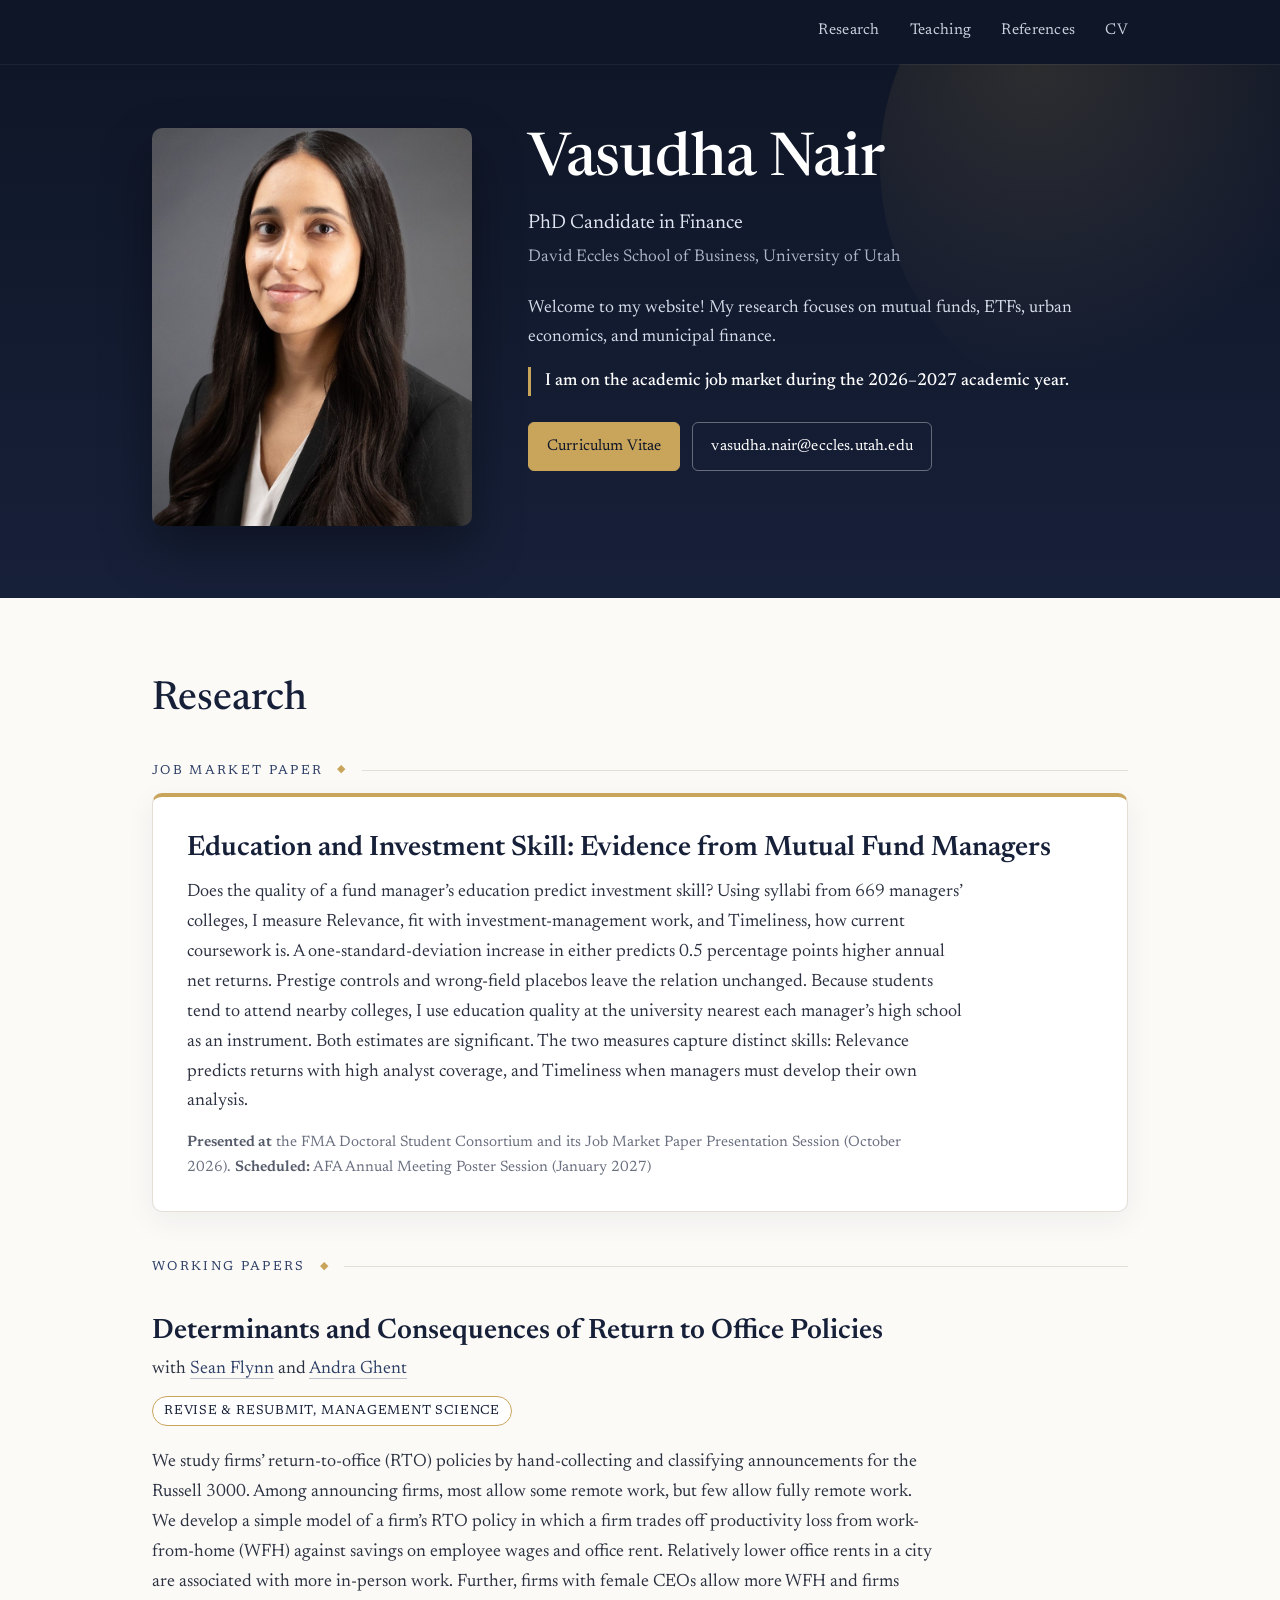
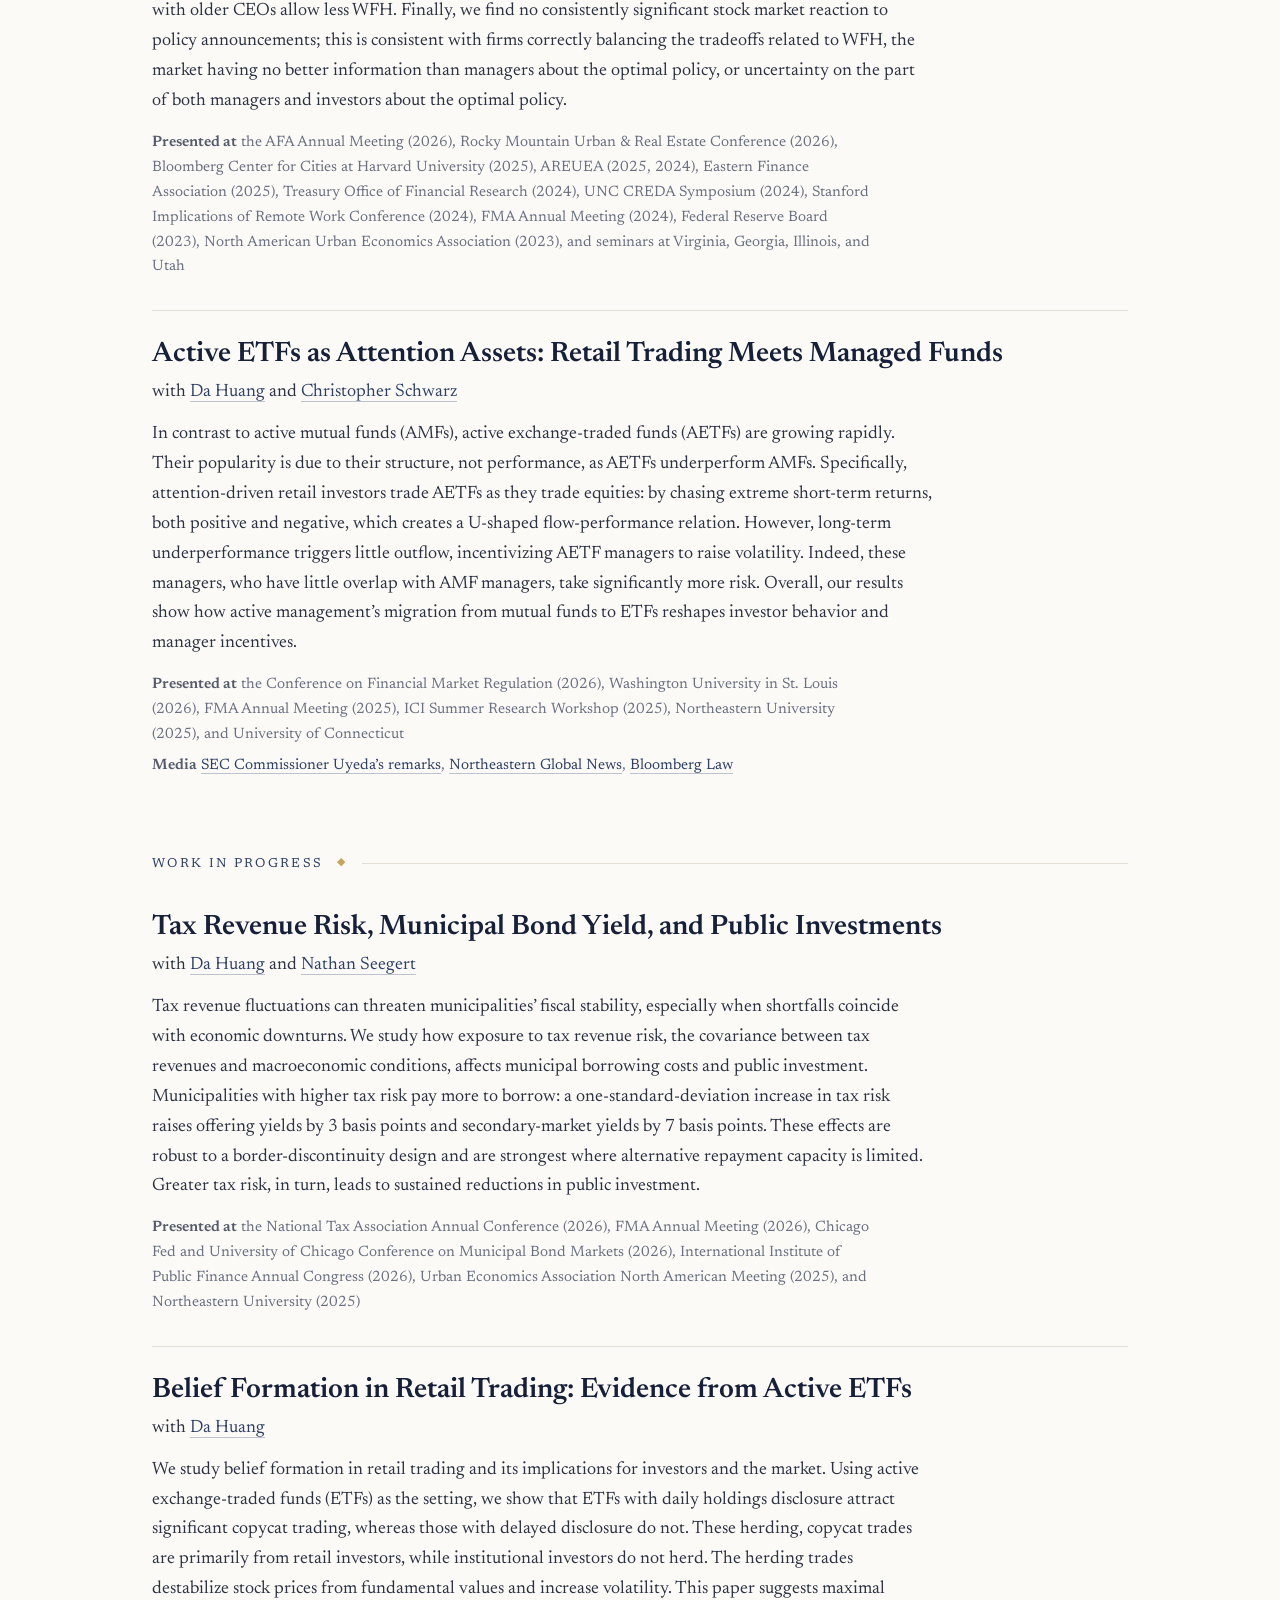
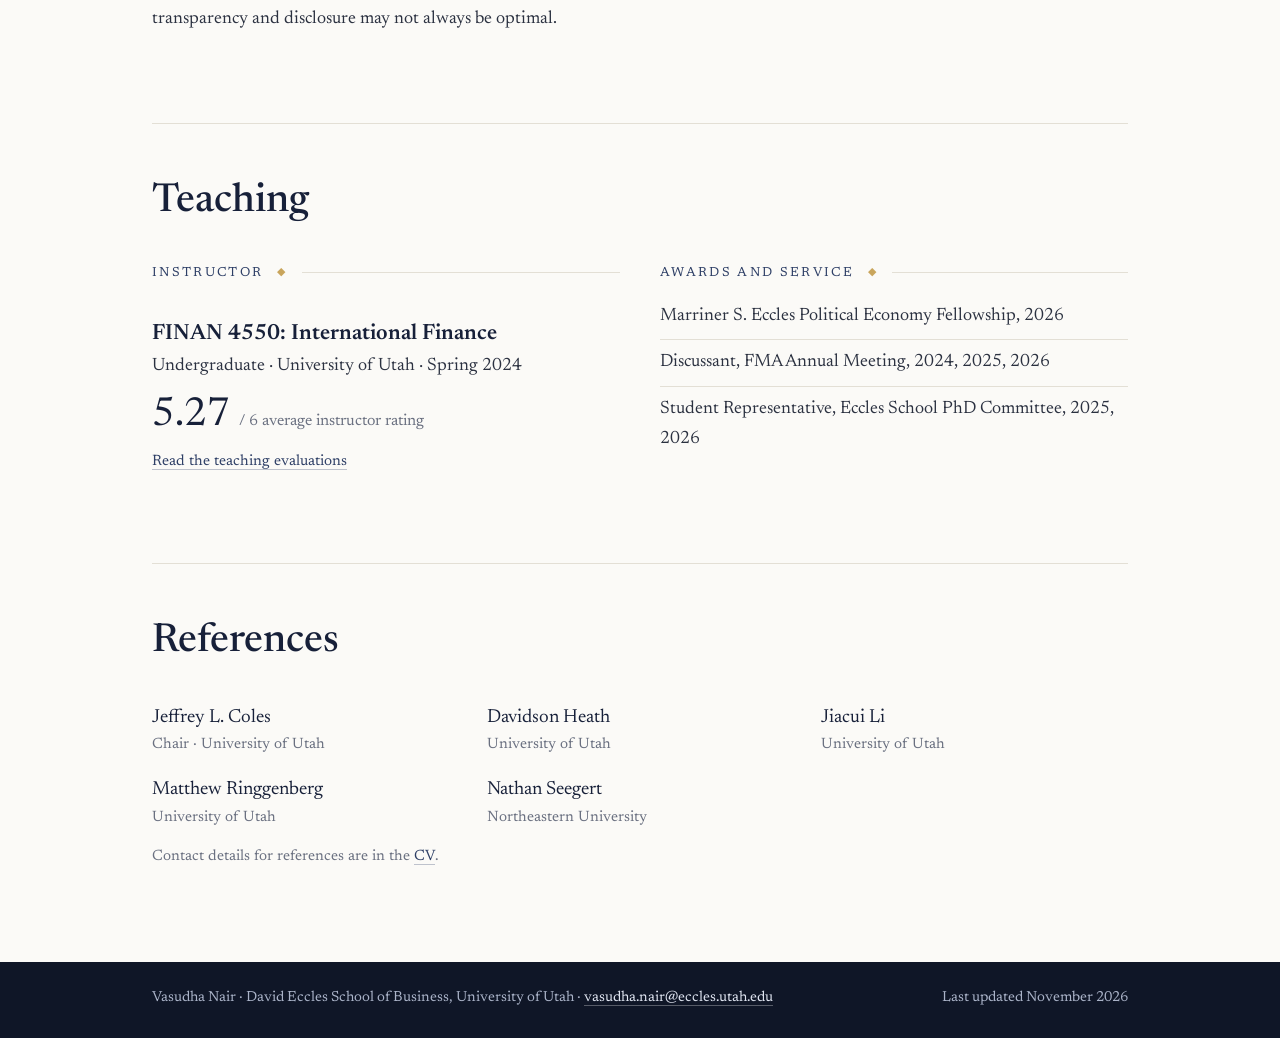
==== index.html @ c8526c6f "AETF paper: add UConn presentation and media coverage links Co-Authored-By: Claude Opus 5.5 <noreply" ====
<!DOCTYPE html>
<html lang="en">
<head>
<title>Vasudha Nair</title>
<meta name="description" content="Vasudha Nair is a PhD candidate in Finance at the David Eccles School of Business, University of Utah. Research on mutual funds, ETFs, urban economics, and municipal finance.">
<meta charset="utf-8"><meta name="viewport" content="width=device-width, initial-scale=1"><link rel="preconnect" href="https://fonts.googleapis.com"><link rel="preconnect" href="https://fonts.gstatic.com" crossorigin><link href="https://fonts.googleapis.com/css2?family=Newsreader:ital,opsz,wght@0,6..72,400;0,6..72,500;0,6..72,600;1,6..72,400&display=swap" rel="stylesheet"><link rel="stylesheet" href="styles.css">
</head>
<body id="top">
<div class="bar"><div class="wrap"><nav class="nav"><a href="#research">Research</a><a href="#teaching">Teaching</a><a href="#references">References</a><a href="cv/Vasudha_Nair_CV.pdf">CV</a></nav></div></div>
<div class="hero block-top" id="intro"><div class="wrap">
  <div class="frame"><img src="img/vasudha_nair.jpg" alt="Vasudha Nair"></div>
  <div>
    <h1>Vasudha Nair</h1>
    <p class="title">PhD Candidate in Finance</p>
    <p class="affil">David Eccles School of Business, University of Utah</p>
    <p class="bio">Welcome to my website! My research focuses on mutual funds, ETFs, urban economics, and municipal finance.</p>
    <p class="bio market">I am on the academic job market during the 2026&ndash;2027 academic year.</p>
    <div class="btns">
      <a class="btn primary" href="cv/Vasudha_Nair_CV.pdf">Curriculum Vitae</a>
      <a class="btn" href="mailto:vasudha.nair@eccles.utah.edu">vasudha.nair@eccles.utah.edu</a>
    </div>
  </div>
</div></div>

<main class="wrap">
<div class="block" id="research">
  <h2 class="sechead">Research</h2>
  <section>
    <p class="label">Job Market Paper <span>&#9670;</span></p>
    <article class="entry jmp" id="jmp">
      <h2>Education and Investment Skill: Evidence from Mutual Fund Managers</h2>
      <p class="abstract">Does the quality of a fund manager&rsquo;s education predict investment skill? Using syllabi from 669 managers&rsquo; colleges, I measure Relevance, fit with investment-management work, and Timeliness, how current coursework is. A one-standard-deviation increase in either predicts 0.5 percentage points higher annual net returns. Prestige controls and wrong-field placebos leave the relation unchanged. Because students tend to attend nearby colleges, I use education quality at the university nearest each manager&rsquo;s high school as an instrument. Both estimates are significant. The two measures capture distinct skills: Relevance predicts returns with high analyst coverage, and Timeliness when managers must develop their own analysis.</p>
      <p class="pres"><b>Presented at</b> the FMA Doctoral Student Consortium and its Job Market Paper Presentation Session (October 2026). <b>Scheduled:</b> AFA Annual Meeting Poster Session (January 2027)</p>
    </article>
  </section>

  <section>
    <p class="label">Working Papers <span>&#9670;</span></p>
    <article class="entry" id="rto">
      <h2><a href="https://papers.ssrn.com/sol3/papers.cfm?abstract_id=4757876">Determinants and Consequences of Return to Office Policies</a></h2>
      <p class="with">with <a href="https://sites.google.com/site/seanjflynnjr/home">Sean Flynn</a> and <a href="http://www.andraghent.com/">Andra Ghent</a></p>
      <span class="pill">Revise &amp; Resubmit, Management Science</span>
      <p class="abstract">We study firms&rsquo; return-to-office (RTO) policies by hand-collecting and classifying announcements for the Russell 3000. Among announcing firms, most allow some remote work, but few allow fully remote work. We develop a simple model of a firm&rsquo;s RTO policy in which a firm trades off productivity loss from work-from-home (WFH) against savings on employee wages and office rent. Relatively lower office rents in a city are associated with more in-person work. Further, firms with female CEOs allow more WFH and firms with older CEOs allow less WFH. Finally, we find no consistently significant stock market reaction to policy announcements; this is consistent with firms correctly balancing the tradeoffs related to WFH, the market having no better information than managers about the optimal policy, or uncertainty on the part of both managers and investors about the optimal policy.</p>
      <p class="pres"><b>Presented at</b> the AFA Annual Meeting (2026), Rocky Mountain Urban &amp; Real Estate Conference (2026), Bloomberg Center for Cities at Harvard University (2025), AREUEA (2025, 2024), Eastern Finance Association (2025), Treasury Office of Financial Research (2024), UNC CREDA Symposium (2024), Stanford Implications of Remote Work Conference (2024), FMA Annual Meeting (2024), Federal Reserve Board (2023), North American Urban Economics Association (2023), and seminars at Virginia, Georgia, Illinois, and Utah</p>
    </article>

    <article class="entry" id="aetf">
      <h2>Active ETFs as Attention Assets: Retail Trading Meets Managed Funds</h2>
      <p class="with">with <a href="https://dahuang-finance.github.io/">Da Huang</a> and <a href="https://merage.uci.edu/research-faculty/faculty-directory/Christopher-Schwarz.html">Christopher Schwarz</a></p>
      <p class="abstract">In contrast to active mutual funds (AMFs), active exchange-traded funds (AETFs) are growing rapidly. Their popularity is due to their structure, not performance, as AETFs underperform AMFs. Specifically, attention-driven retail investors trade AETFs as they trade equities: by chasing extreme short-term returns, both positive and negative, which creates a U-shaped flow-performance relation. However, long-term underperformance triggers little outflow, incentivizing AETF managers to raise volatility. Indeed, these managers, who have little overlap with AMF managers, take significantly more risk. Overall, our results show how active management&rsquo;s migration from mutual funds to ETFs reshapes investor behavior and manager incentives.</p>
      <p class="pres"><b>Presented at</b> the Conference on Financial Market Regulation (2026), Washington University in St. Louis (2026), FMA Annual Meeting (2025), ICI Summer Research Workshop (2025), Northeastern University (2025), and University of Connecticut</p>
      <p class="pres"><b>Media</b> <a href="https://www.sec.gov/newsroom/speeches-statements/uyeda-remarks-conference-financial-market-regulation-050726#_ftn7:~:text=Da%20Huang,Managed%20Funds%20(Apr.%202026)">SEC Commissioner Uyeda&rsquo;s remarks</a>, <a href="https://news.northeastern.edu/2025/10/23/active-etf-performance-research/">Northeastern Global News</a>, <a href="https://news.bloomberglaw.com/business-and-practice/venezuela-linked-etf-application-poses-thorny-choice-for-sec/">Bloomberg Law</a></p>
    </article>
  </section>

  <section>
    <p class="label">Work in Progress <span>&#9670;</span></p>
    <article class="entry" id="muni">
      <h2>Tax Revenue Risk, Municipal Bond Yield, and Public Investments</h2>
      <p class="with">with <a href="https://dahuang-finance.github.io/">Da Huang</a> and <a href="https://www.nathanseegert.com/">Nathan Seegert</a></p>
      <p class="abstract">Tax revenue fluctuations can threaten municipalities&rsquo; fiscal stability, especially when shortfalls coincide with economic downturns. We study how exposure to tax revenue risk, the covariance between tax revenues and macroeconomic conditions, affects municipal borrowing costs and public investment. Municipalities with higher tax risk pay more to borrow: a one-standard-deviation increase in tax risk raises offering yields by 3 basis points and secondary-market yields by 7 basis points. These effects are robust to a border-discontinuity design and are strongest where alternative repayment capacity is limited. Greater tax risk, in turn, leads to sustained reductions in public investment.</p>
      <p class="pres"><b>Presented at</b> the National Tax Association Annual Conference (2026), FMA Annual Meeting (2026), Chicago Fed and University of Chicago Conference on Municipal Bond Markets (2026), International Institute of Public Finance Annual Congress (2026), Urban Economics Association North American Meeting (2025), and Northeastern University (2025)</p>
    </article>

    <article class="entry" id="belief">
      <h2>Belief Formation in Retail Trading: Evidence from Active ETFs</h2>
      <p class="with">with <a href="https://dahuang-finance.github.io/">Da Huang</a></p>
      <p class="abstract">We study belief formation in retail trading and its implications for investors and the market. Using active exchange-traded funds (ETFs) as the setting, we show that ETFs with daily holdings disclosure attract significant copycat trading, whereas those with delayed disclosure do not. These herding, copycat trades are primarily from retail investors, while institutional investors do not herd. The herding trades destabilize stock prices from fundamental values and increase volatility. This paper suggests maximal transparency and disclosure may not always be optimal.</p>
    </article>
  </section>
</div>

<div class="block" id="teaching">
  <h2 class="sechead">Teaching</h2>
  <div class="twocol">
    <section>
      <p class="label">Instructor <span>&#9670;</span></p>
      <article class="entry">
        <h3>FINAN 4550: International Finance</h3>
        <p class="with">Undergraduate &middot; University of Utah &middot; Spring 2024</p>
        <p class="rating">5.27 <small>/ 6 average instructor rating</small></p>
        <p class="note"><a href="teaching/FINAN4550_course_evaluations.pdf">Read the teaching evaluations</a></p>
      </article>
    </section>
    <section>
      <p class="label">Awards and Service <span>&#9670;</span></p>
      <ul class="plain">
        <li>Marriner S. Eccles Political Economy Fellowship, 2026</li>
        <li>Discussant, FMA Annual Meeting, 2024, 2025, 2026</li>
        <li>Student Representative, Eccles School PhD Committee, 2025, 2026</li>
      </ul>
    </section>
  </div>
</div>

<div class="block" id="references">
  <h2 class="sechead">References</h2>
  <section>
    <div class="refs">
      <div><div class="name">Jeffrey L. Coles</div><div class="inst">Chair &middot; University of Utah</div></div>
      <div><div class="name">Davidson Heath</div><div class="inst">University of Utah</div></div>
      <div><div class="name">Jiacui Li</div><div class="inst">University of Utah</div></div>
      <div><div class="name">Matthew Ringgenberg</div><div class="inst">University of Utah</div></div>
      <div><div class="name">Nathan Seegert</div><div class="inst">Northeastern University</div></div>
    </div>
    <p class="note">Contact details for references are in the <a href="cv/Vasudha_Nair_CV.pdf">CV</a>.</p>
  </section>
</div>
</main>
<footer><div class="wrap"><span>Vasudha Nair &middot; David Eccles School of Business, University of Utah &middot; <a href="mailto:vasudha.nair@eccles.utah.edu">vasudha.nair@eccles.utah.edu</a></span><span>Last updated November 2026</span></div></footer>
<script>
(function(){var links=document.querySelectorAll('.nav a[href^="#"]');if(!('IntersectionObserver' in window))return;
var io=new IntersectionObserver(function(es){es.forEach(function(e){if(e.isIntersecting){links.forEach(function(a){a.classList.toggle('on',a.getAttribute('href')==='#'+e.target.id)})}})},{rootMargin:'-40% 0px -55% 0px'});
document.querySelectorAll(".block,#intro").forEach(function(s){io.observe(s)})})();
</script>
</body>
</html>
---- styles.css ----
:root{
  --navy-900:#0f1627; --navy-800:#172039; --navy-700:#22304f; --navy-600:#2e3f66;
  --gold:#c9a55c; --gold-soft:#e7d7b1;
  --cream:#f6f3ec; --paper:#fbfaf7; --white:#ffffff;
  --ink:#1a1f2b; --body:#2b3140; --muted:#6a7080; --rule:#e3dfd5;
}
*{box-sizing:border-box}
html{scroll-behavior:smooth}
body{margin:0;min-height:100vh;display:flex;flex-direction:column;background:var(--paper);color:var(--body);
  font-family:"Newsreader","Iowan Old Style",Georgia,serif;font-size:18px;line-height:1.66;font-optical-sizing:auto}
a{color:var(--navy-600);text-decoration:none;border-bottom:1px solid rgba(46,63,102,.3)}
a:hover{color:var(--navy-900);border-bottom-color:var(--navy-900)}
.wrap{max-width:1040px;margin:0 auto;padding:0 32px;width:100%}
h1,h2,h3,.display{font-family:"Newsreader","Iowan Old Style",Georgia,serif;font-optical-sizing:auto;letter-spacing:0}

/* top bar */
.bar{background:var(--navy-900);color:#fff}
.bar .wrap{display:flex;align-items:center;justify-content:space-between;height:64px}
.brand{font-family:"Newsreader",Georgia,serif;font-size:19px;font-weight:500;color:#fff;border:0;letter-spacing:.01em}
.brand:hover{color:var(--gold-soft)}
.nav{display:flex;gap:30px;font-size:15.5px;letter-spacing:.02em}
.nav a{color:#c9cfdd;border:0;padding:6px 0;border-bottom:2px solid transparent}
.nav a:hover{color:#fff}
.nav a.on{color:#fff;border-bottom-color:var(--gold)}

/* hero (home) */
.hero{background:linear-gradient(180deg,var(--navy-900) 0%,var(--navy-800) 100%);color:#e9ecf4;position:relative;overflow:hidden}
.hero::before{content:"";position:absolute;right:-120px;top:-160px;width:520px;height:520px;border-radius:50%;
  background:radial-gradient(circle at 30% 30%,rgba(201,165,92,.16),rgba(201,165,92,0) 62%);pointer-events:none}
.hero .wrap{display:grid;grid-template-columns:320px 1fr;gap:56px;align-items:center;padding-top:64px;padding-bottom:72px;position:relative}
.frame{position:relative;isolation:isolate}
.frame img{display:block;width:100%;border-radius:10px;box-shadow:0 24px 50px rgba(0,0,0,.35);position:relative;z-index:1}
.kicker{font-family:"Newsreader",Georgia,serif;font-size:13px;letter-spacing:.18em;text-transform:uppercase;color:var(--gold);margin:0 0 14px}
.hero h1{font-size:60px;font-weight:500;line-height:1.05;margin:0 0 14px;color:#fff;letter-spacing:-.005em}
.hero .title{font-size:20px;color:#dfe4f0;margin:0 0 4px}
.hero .affil{font-size:17px;color:#aab3c8;margin:0 0 22px}
.hero p.bio{font-size:17.5px;color:#d5dbe8;margin:0 0 14px;max-width:60ch}
.btns{margin-top:26px;display:flex;flex-wrap:wrap;gap:12px}
.btn{font-family:"Newsreader",Georgia,serif;font-size:15.5px;padding:11px 18px;border-radius:6px;border:1px solid rgba(255,255,255,.35);color:#fff;letter-spacing:.01em}
.btn:hover{background:rgba(255,255,255,.08);color:#fff;border-color:#fff}
.btn.primary{background:var(--gold);border-color:var(--gold);color:var(--navy-900)}
.btn.primary:hover{background:#d9b86f;border-color:#d9b86f;color:var(--navy-900)}

/* page header (sub pages) */
.pagehead{background:linear-gradient(180deg,var(--navy-900) 0%,var(--navy-800) 100%);color:#fff}
.pagehead .wrap{padding-top:52px;padding-bottom:52px}
.pagehead h1{font-size:46px;font-weight:500;margin:0;line-height:1.1}
.pagehead p{margin:10px 0 0;color:#b7bfd3;font-size:17.5px;max-width:70ch}

/* content */
main.wrap{padding-top:56px;padding-bottom:28px;flex:1 0 auto}
.label{font-size:13px;letter-spacing:.18em;text-transform:uppercase;color:var(--navy-600);margin:0 0 10px;display:flex;align-items:center;gap:14px}
.label::after{content:"";height:1px;flex:1;background:var(--rule)}
.label span{color:var(--gold);font-size:11px}
section{padding:10px 0 34px}
.entry{padding:26px 0 30px;border-bottom:1px solid var(--rule)}
.entry:last-child{border-bottom:0}
.entry h2{font-size:28px;font-weight:600;color:var(--navy-800);margin:0 0 6px;line-height:1.25}
.entry h2 a{border:0;color:var(--navy-800)}
.entry h2 a:hover{border-bottom:1.5px solid var(--gold)}
.entry h3{font-size:22px;font-weight:600;color:var(--navy-800);margin:0 0 4px;line-height:1.3}
.with{margin:0 0 6px;color:var(--body)}
.pill{display:inline-block;font-size:13px;letter-spacing:.06em;text-transform:uppercase;color:var(--navy-800);border:1px solid var(--gold);border-radius:999px;padding:3px 11px;margin:6px 8px 10px 0;background:#fff}
.pill.solid{background:var(--navy-800);color:#fff;border-color:var(--navy-800)}
.abstract{margin:12px 0 0;font-size:18px;color:var(--body);max-width:78ch}
.abstract strong{font-weight:600;color:var(--ink)}
.pres{margin:14px 0 0;color:var(--muted);font-size:15px;max-width:80ch}
.pres b{font-weight:600;color:#555b6a}

/* home lower sections */
.jmp{background:var(--white);border:1px solid var(--rule);border-top:4px solid var(--gold);border-radius:10px;padding:30px 34px 30px;box-shadow:0 8px 30px rgba(23,32,57,.06)}
.jmp h2{margin-top:4px}
.list{list-style:none;margin:0;padding:0}
.list li{padding:14px 0;border-bottom:1px solid var(--rule);display:grid;grid-template-columns:1fr auto;gap:16px;align-items:baseline}
.list li:last-child{border-bottom:0}
.list .t{font-family:"Newsreader",Georgia,serif;font-size:19px;color:var(--navy-800)}
.list .t a{border:0;color:var(--navy-800)}
.list .t a:hover{border-bottom:1.5px solid var(--gold)}
.list .c{color:var(--muted);font-size:15px;display:block}
.list .s{font-size:13px;letter-spacing:.06em;text-transform:uppercase;color:var(--navy-600);white-space:nowrap}
.refs{display:grid;grid-template-columns:repeat(3,1fr);gap:16px 28px}
.refs .name{font-family:"Newsreader",Georgia,serif;font-size:19px;color:var(--navy-800)}
.refs .inst{color:var(--muted);font-size:15px}
.note{color:var(--muted);font-size:15px;margin:14px 0 0}
ul.plain{list-style:none;padding:0;margin:0}
ul.plain li{padding:8px 0;border-bottom:1px solid var(--rule)}
ul.plain li:last-child{border-bottom:0}
.rating{font-family:"Newsreader",Georgia,serif;font-size:40px;color:var(--navy-800);line-height:1;margin:14px 0 2px}
.rating small{font-size:16px;color:var(--muted);font-family:"Newsreader",Georgia,serif}
.twocol{display:grid;grid-template-columns:1fr 1fr;gap:40px}

footer{background:var(--navy-900);color:#aab3c8;font-size:14.5px;flex-shrink:0;margin-top:30px}
footer .wrap{display:flex;justify-content:space-between;flex-wrap:wrap;gap:8px;padding-top:24px;padding-bottom:28px}
footer a{color:#dfe4f0;border-bottom-color:rgba(255,255,255,.3)}

@media (max-width:820px){
  body{font-size:16.5px}
  .bar .wrap{height:auto;padding-top:12px;padding-bottom:12px;flex-wrap:wrap;gap:8px}
  .nav{gap:18px;font-size:15px}
  .hero .wrap{grid-template-columns:1fr;gap:34px;padding-top:44px;padding-bottom:52px}
  .frame{max-width:250px}
  .hero h1{font-size:42px}
  .pagehead h1{font-size:36px}
  .entry h2{font-size:24px}
  .jmp{padding:22px 22px}
  .refs{grid-template-columns:1fr 1fr}
  .list li{grid-template-columns:1fr}
  .twocol{grid-template-columns:1fr}
}

/* one-page layout */
.bar{position:sticky;top:0;z-index:10;box-shadow:0 1px 0 rgba(255,255,255,.06)}
.block{scroll-margin-top:72px;padding-top:24px}
.block + .block{border-top:1px solid var(--rule);margin-top:24px;padding-top:56px}
.sechead{font-size:40px;font-weight:500;color:var(--navy-800);margin:0 0 28px;line-height:1.1}
.entry{scroll-margin-top:80px}
.entry.jmp{border-bottom:1px solid var(--rule);border-top:4px solid var(--gold);margin-top:12px}
@media (max-width:820px){
  .bar{position:sticky}
  .sechead{font-size:32px}
  .block{scroll-margin-top:100px}
}
.bar .wrap{justify-content:flex-end}
.hero .wrap{align-items:start}
.hero h1{margin-top:2px}
@media (max-width:820px){.bar .wrap{justify-content:flex-start}}
.hero p.bio.market{color:#fff;font-weight:500;border-left:3px solid var(--gold);padding-left:14px}
.pres + .pres{margin-top:6px}
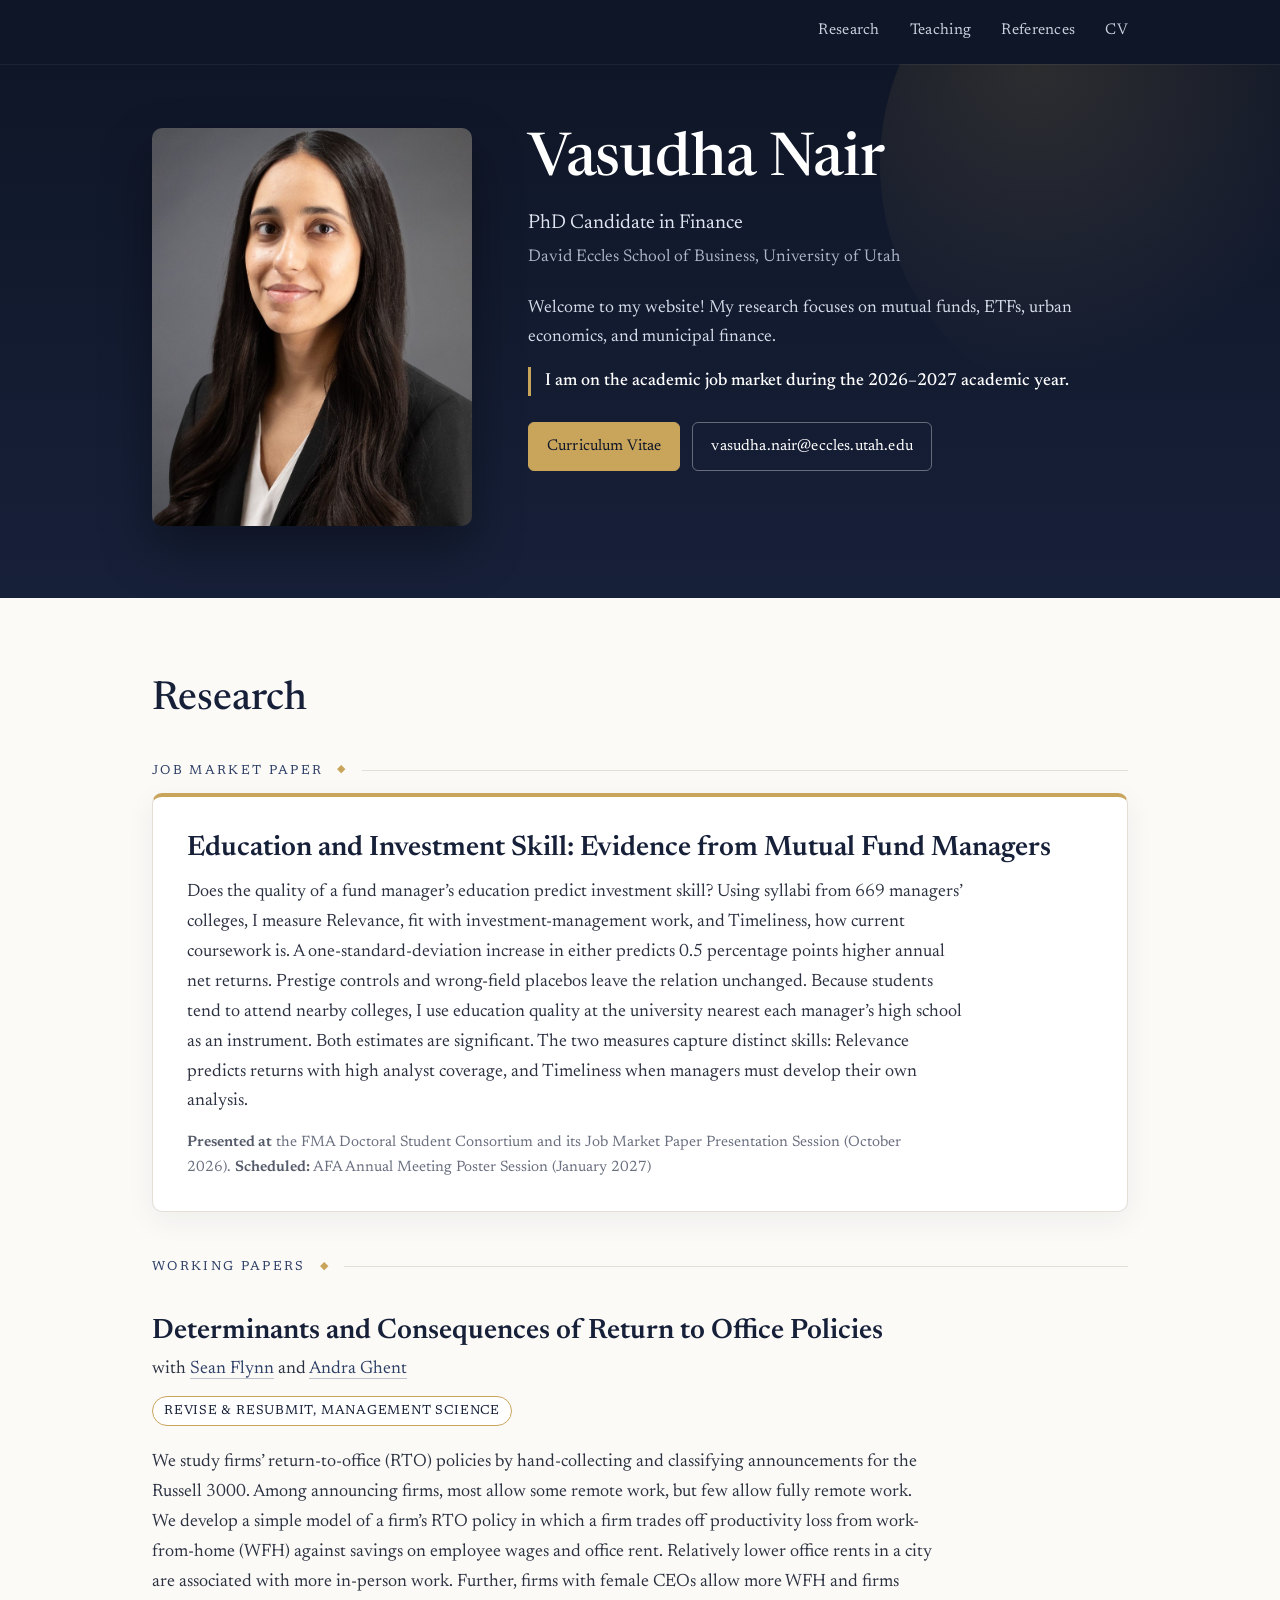
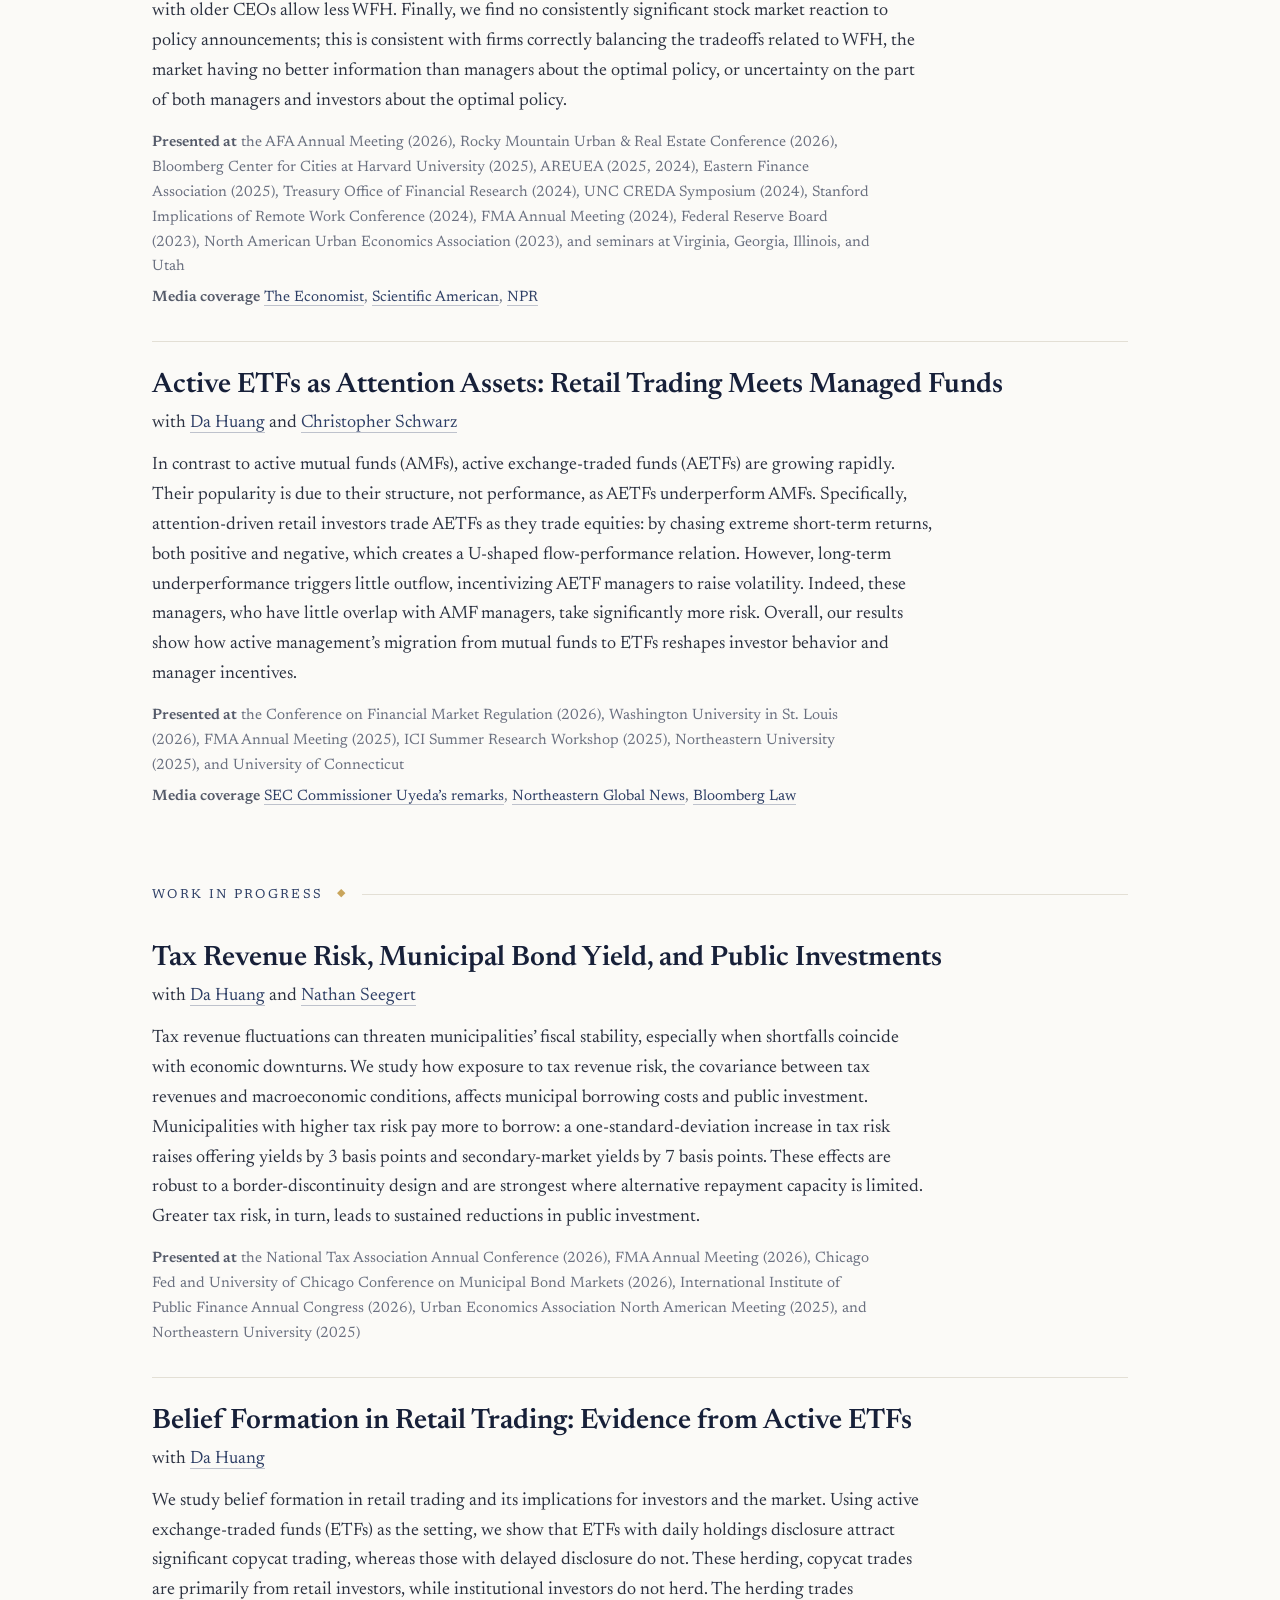
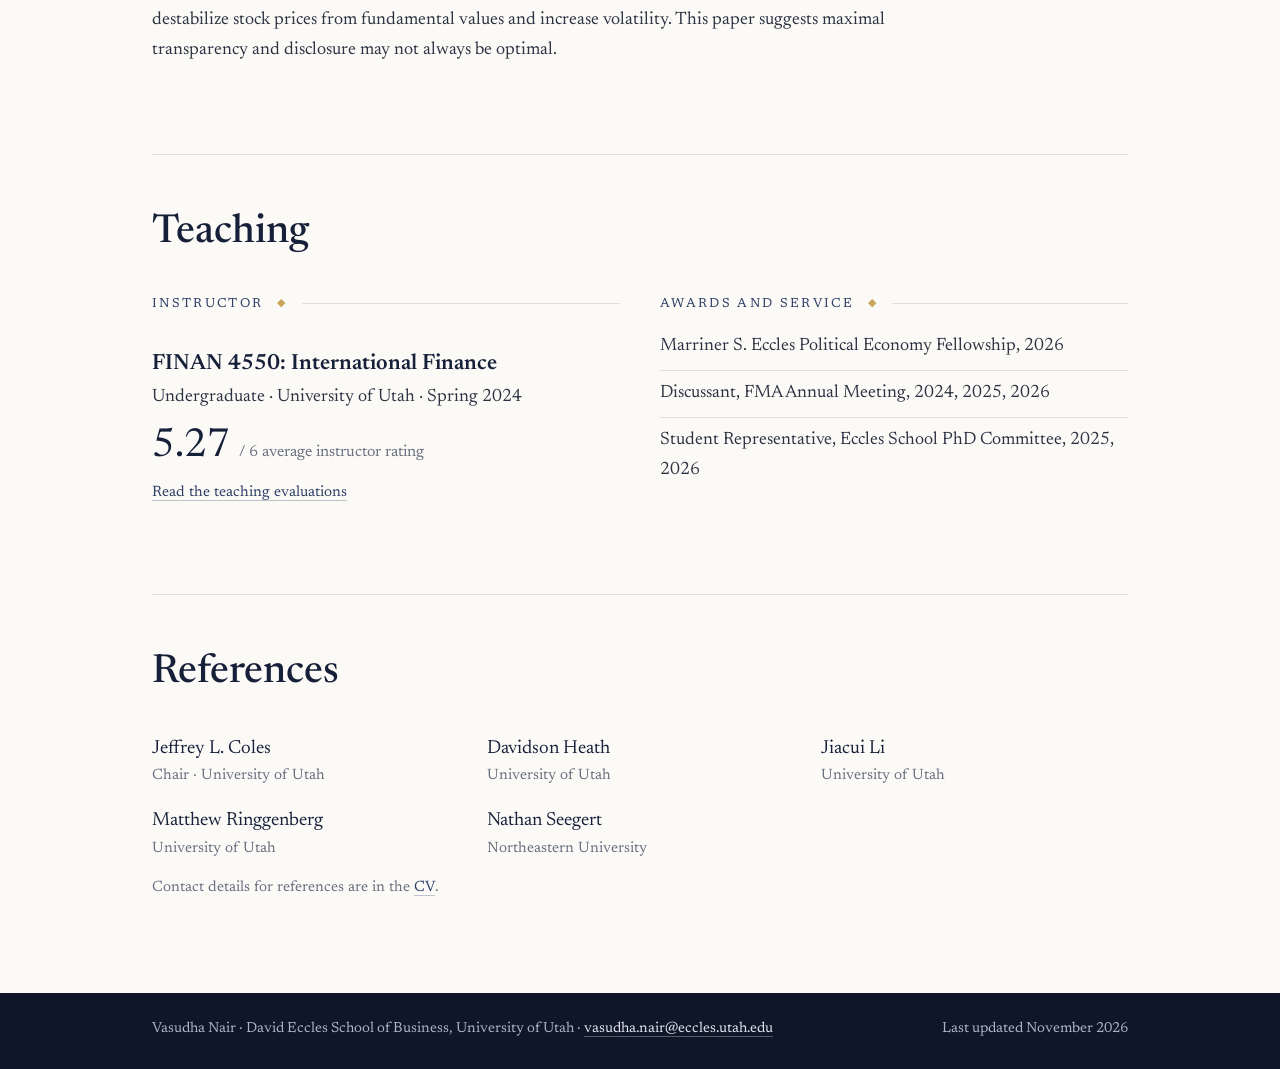
==== commit 1d3dcc86: "RTO paper: media coverage links; rename Media to Media coverage Co-Authored-By: Claude Opus 5.5 <nor" ====
--- a/index.html
+++ b/index.html
@@ -42,6 +42,7 @@
       <span class="pill">Revise &amp; Resubmit, Management Science</span>
       <p class="abstract">We study firms&rsquo; return-to-office (RTO) policies by hand-collecting and classifying announcements for the Russell 3000. Among announcing firms, most allow some remote work, but few allow fully remote work. We develop a simple model of a firm&rsquo;s RTO policy in which a firm trades off productivity loss from work-from-home (WFH) against savings on employee wages and office rent. Relatively lower office rents in a city are associated with more in-person work. Further, firms with female CEOs allow more WFH and firms with older CEOs allow less WFH. Finally, we find no consistently significant stock market reaction to policy announcements; this is consistent with firms correctly balancing the tradeoffs related to WFH, the market having no better information than managers about the optimal policy, or uncertainty on the part of both managers and investors about the optimal policy.</p>
       <p class="pres"><b>Presented at</b> the AFA Annual Meeting (2026), Rocky Mountain Urban &amp; Real Estate Conference (2026), Bloomberg Center for Cities at Harvard University (2025), AREUEA (2025, 2024), Eastern Finance Association (2025), Treasury Office of Financial Research (2024), UNC CREDA Symposium (2024), Stanford Implications of Remote Work Conference (2024), FMA Annual Meeting (2024), Federal Reserve Board (2023), North American Urban Economics Association (2023), and seminars at Virginia, Georgia, Illinois, and Utah</p>
+      <p class="pres"><b>Media coverage</b> <a href="https://www.economist.com/business/2024/10/23/are-bosses-right-to-insist-that-workers-return-to-the-office">The Economist</a>, <a href="https://www.scientificamerican.com/article/return-to-office-demands-dont-benefit-employees-or-businesses/">Scientific American</a>, <a href="https://the1a.org/segments/the-great-remote-work-rethink-of-2024/">NPR</a></p>
     </article>
 
     <article class="entry" id="aetf">
@@ -49,7 +50,7 @@
       <p class="with">with <a href="https://dahuang-finance.github.io/">Da Huang</a> and <a href="https://merage.uci.edu/research-faculty/faculty-directory/Christopher-Schwarz.html">Christopher Schwarz</a></p>
       <p class="abstract">In contrast to active mutual funds (AMFs), active exchange-traded funds (AETFs) are growing rapidly. Their popularity is due to their structure, not performance, as AETFs underperform AMFs. Specifically, attention-driven retail investors trade AETFs as they trade equities: by chasing extreme short-term returns, both positive and negative, which creates a U-shaped flow-performance relation. However, long-term underperformance triggers little outflow, incentivizing AETF managers to raise volatility. Indeed, these managers, who have little overlap with AMF managers, take significantly more risk. Overall, our results show how active management&rsquo;s migration from mutual funds to ETFs reshapes investor behavior and manager incentives.</p>
       <p class="pres"><b>Presented at</b> the Conference on Financial Market Regulation (2026), Washington University in St. Louis (2026), FMA Annual Meeting (2025), ICI Summer Research Workshop (2025), Northeastern University (2025), and University of Connecticut</p>
-      <p class="pres"><b>Media</b> <a href="https://www.sec.gov/newsroom/speeches-statements/uyeda-remarks-conference-financial-market-regulation-050726#_ftn7:~:text=Da%20Huang,Managed%20Funds%20(Apr.%202026)">SEC Commissioner Uyeda&rsquo;s remarks</a>, <a href="https://news.northeastern.edu/2025/10/23/active-etf-performance-research/">Northeastern Global News</a>, <a href="https://news.bloomberglaw.com/business-and-practice/venezuela-linked-etf-application-poses-thorny-choice-for-sec/">Bloomberg Law</a></p>
+      <p class="pres"><b>Media coverage</b> <a href="https://www.sec.gov/newsroom/speeches-statements/uyeda-remarks-conference-financial-market-regulation-050726#_ftn7:~:text=Da%20Huang,Managed%20Funds%20(Apr.%202026)">SEC Commissioner Uyeda&rsquo;s remarks</a>, <a href="https://news.northeastern.edu/2025/10/23/active-etf-performance-research/">Northeastern Global News</a>, <a href="https://news.bloomberglaw.com/business-and-practice/venezuela-linked-etf-application-poses-thorny-choice-for-sec/">Bloomberg Law</a></p>
     </article>
   </section>
 
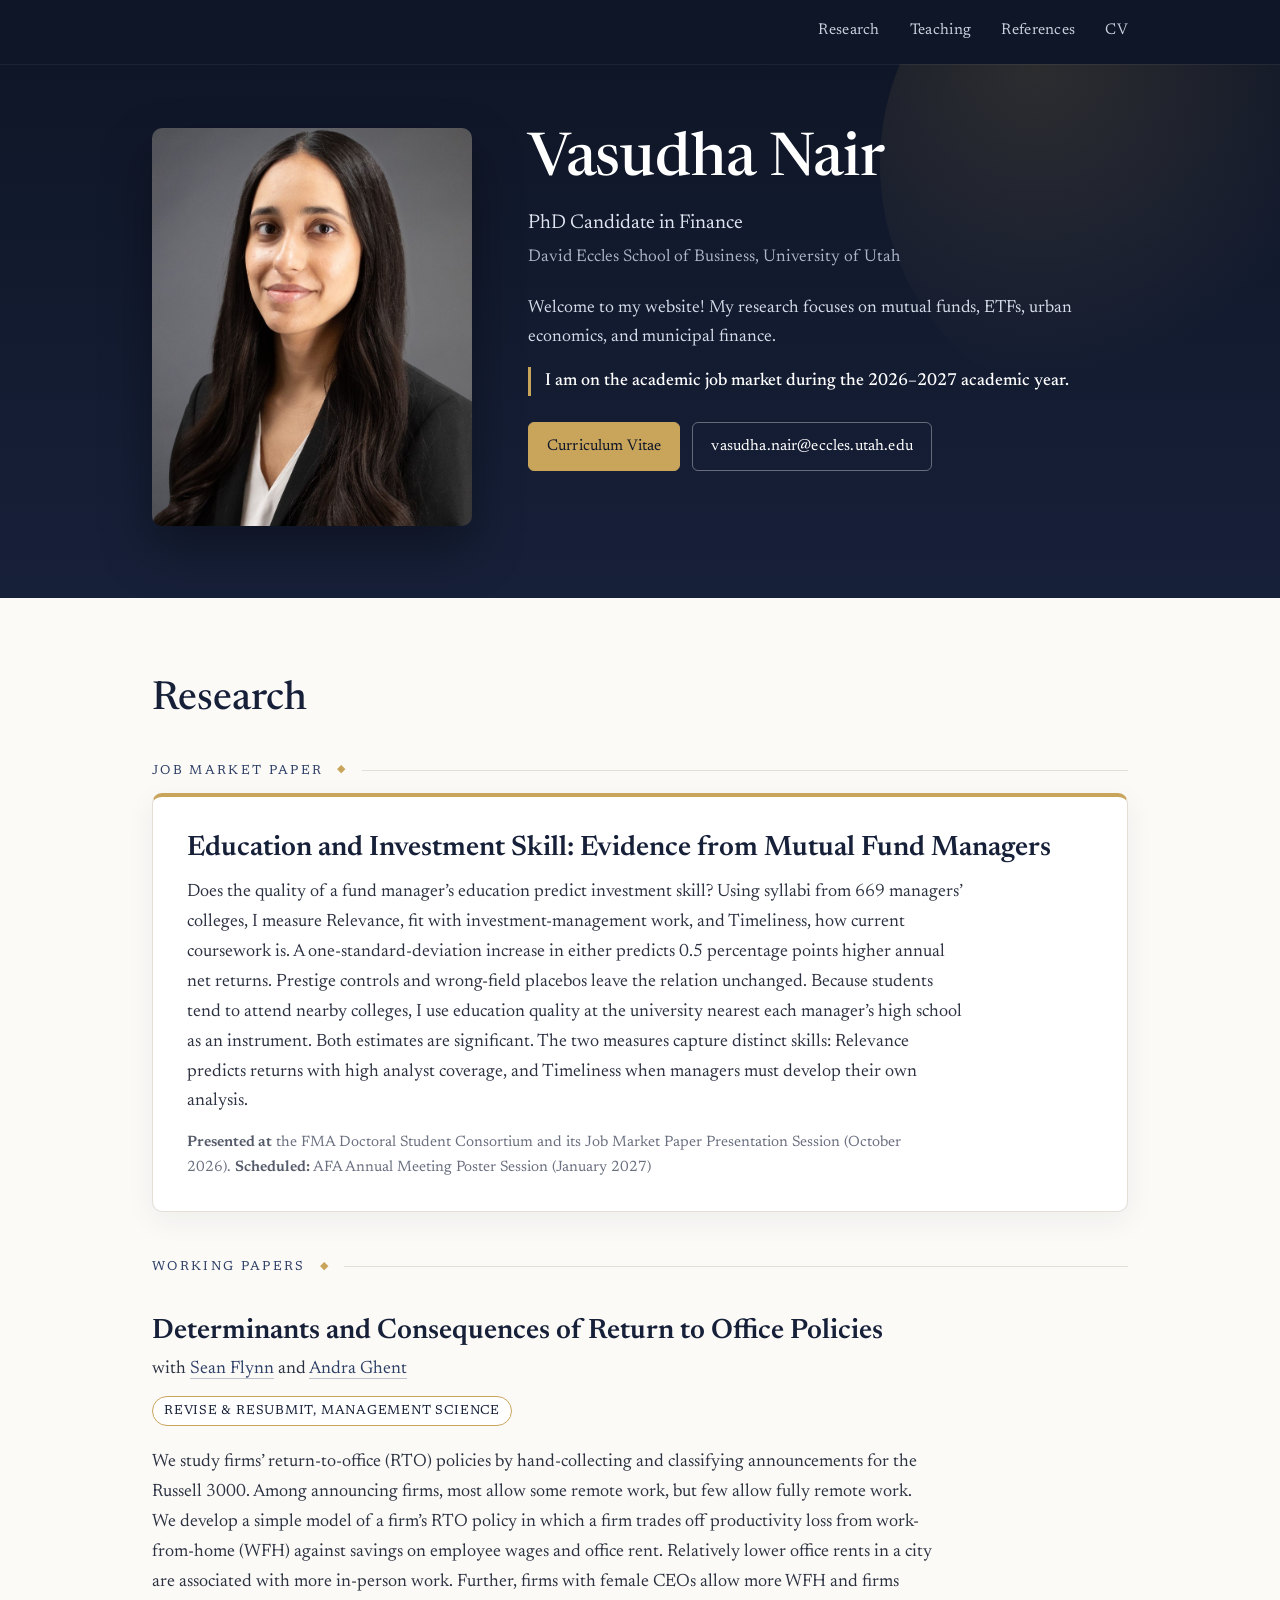
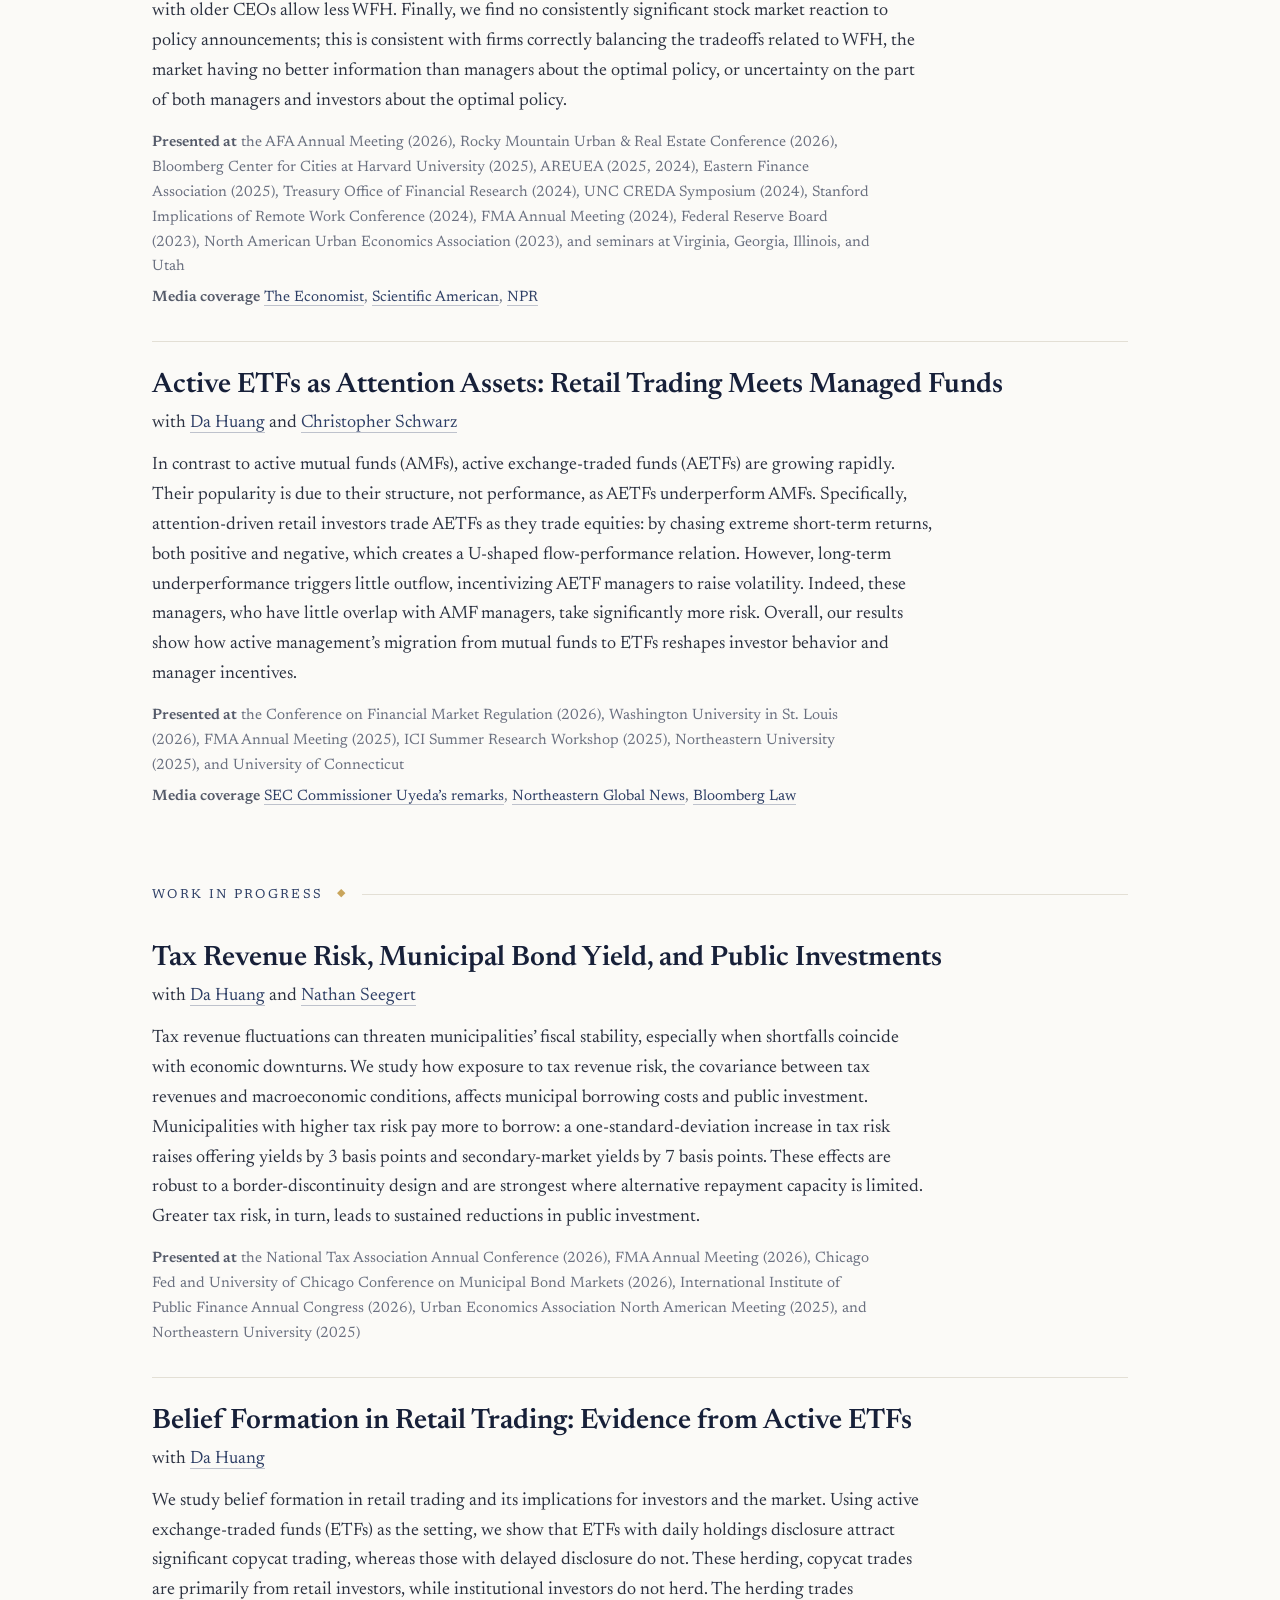
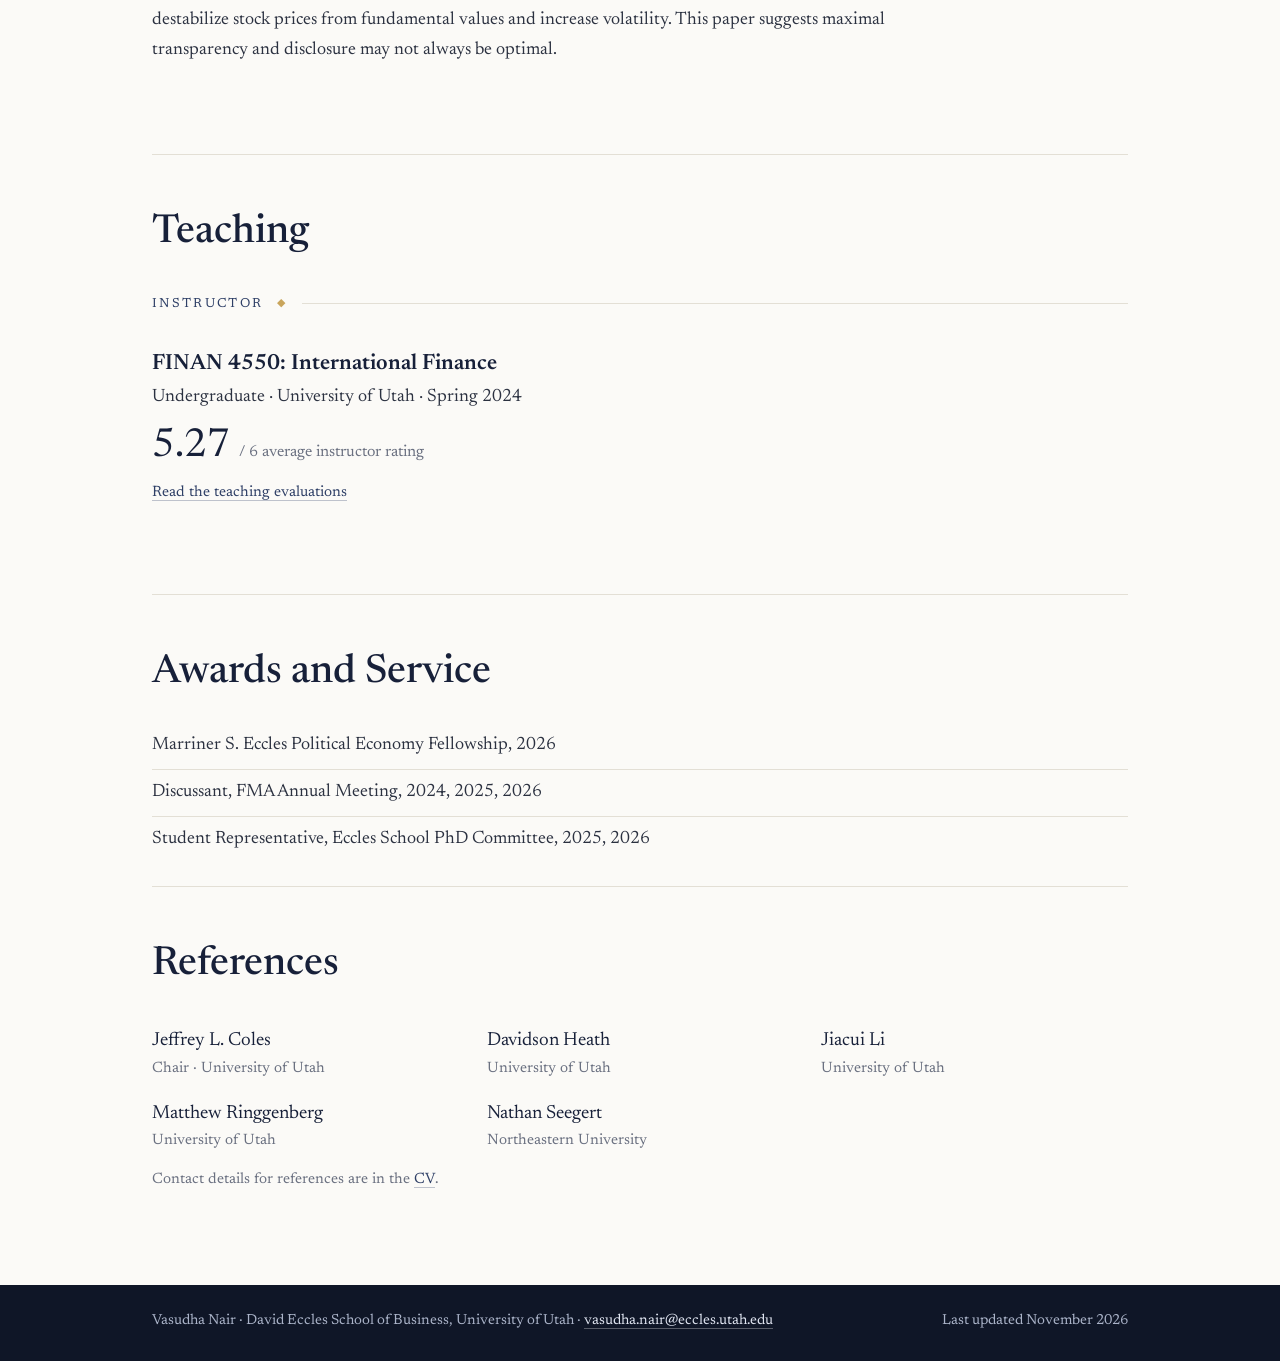
==== commit 7779d99b: "Move Awards and Service out of Teaching into its own section Co-Authored-By: Claude Opus 5.5 <norepl" ====
--- a/index.html
+++ b/index.html
@@ -73,25 +73,24 @@
 
 <div class="block" id="teaching">
   <h2 class="sechead">Teaching</h2>
-  <div class="twocol">
-    <section>
-      <p class="label">Instructor <span>&#9670;</span></p>
-      <article class="entry">
-        <h3>FINAN 4550: International Finance</h3>
-        <p class="with">Undergraduate &middot; University of Utah &middot; Spring 2024</p>
-        <p class="rating">5.27 <small>/ 6 average instructor rating</small></p>
-        <p class="note"><a href="teaching/FINAN4550_course_evaluations.pdf">Read the teaching evaluations</a></p>
-      </article>
-    </section>
-    <section>
-      <p class="label">Awards and Service <span>&#9670;</span></p>
-      <ul class="plain">
-        <li>Marriner S. Eccles Political Economy Fellowship, 2026</li>
-        <li>Discussant, FMA Annual Meeting, 2024, 2025, 2026</li>
-        <li>Student Representative, Eccles School PhD Committee, 2025, 2026</li>
-      </ul>
-    </section>
-  </div>
+  <section>
+    <p class="label">Instructor <span>&#9670;</span></p>
+    <article class="entry">
+      <h3>FINAN 4550: International Finance</h3>
+      <p class="with">Undergraduate &middot; University of Utah &middot; Spring 2024</p>
+      <p class="rating">5.27 <small>/ 6 average instructor rating</small></p>
+      <p class="note"><a href="teaching/FINAN4550_course_evaluations.pdf">Read the teaching evaluations</a></p>
+    </article>
+  </section>
+</div>
+
+<div class="block" id="awards">
+  <h2 class="sechead">Awards and Service</h2>
+  <ul class="plain">
+    <li>Marriner S. Eccles Political Economy Fellowship, 2026</li>
+    <li>Discussant, FMA Annual Meeting, 2024, 2025, 2026</li>
+    <li>Student Representative, Eccles School PhD Committee, 2025, 2026</li>
+  </ul>
 </div>
 
 <div class="block" id="references">
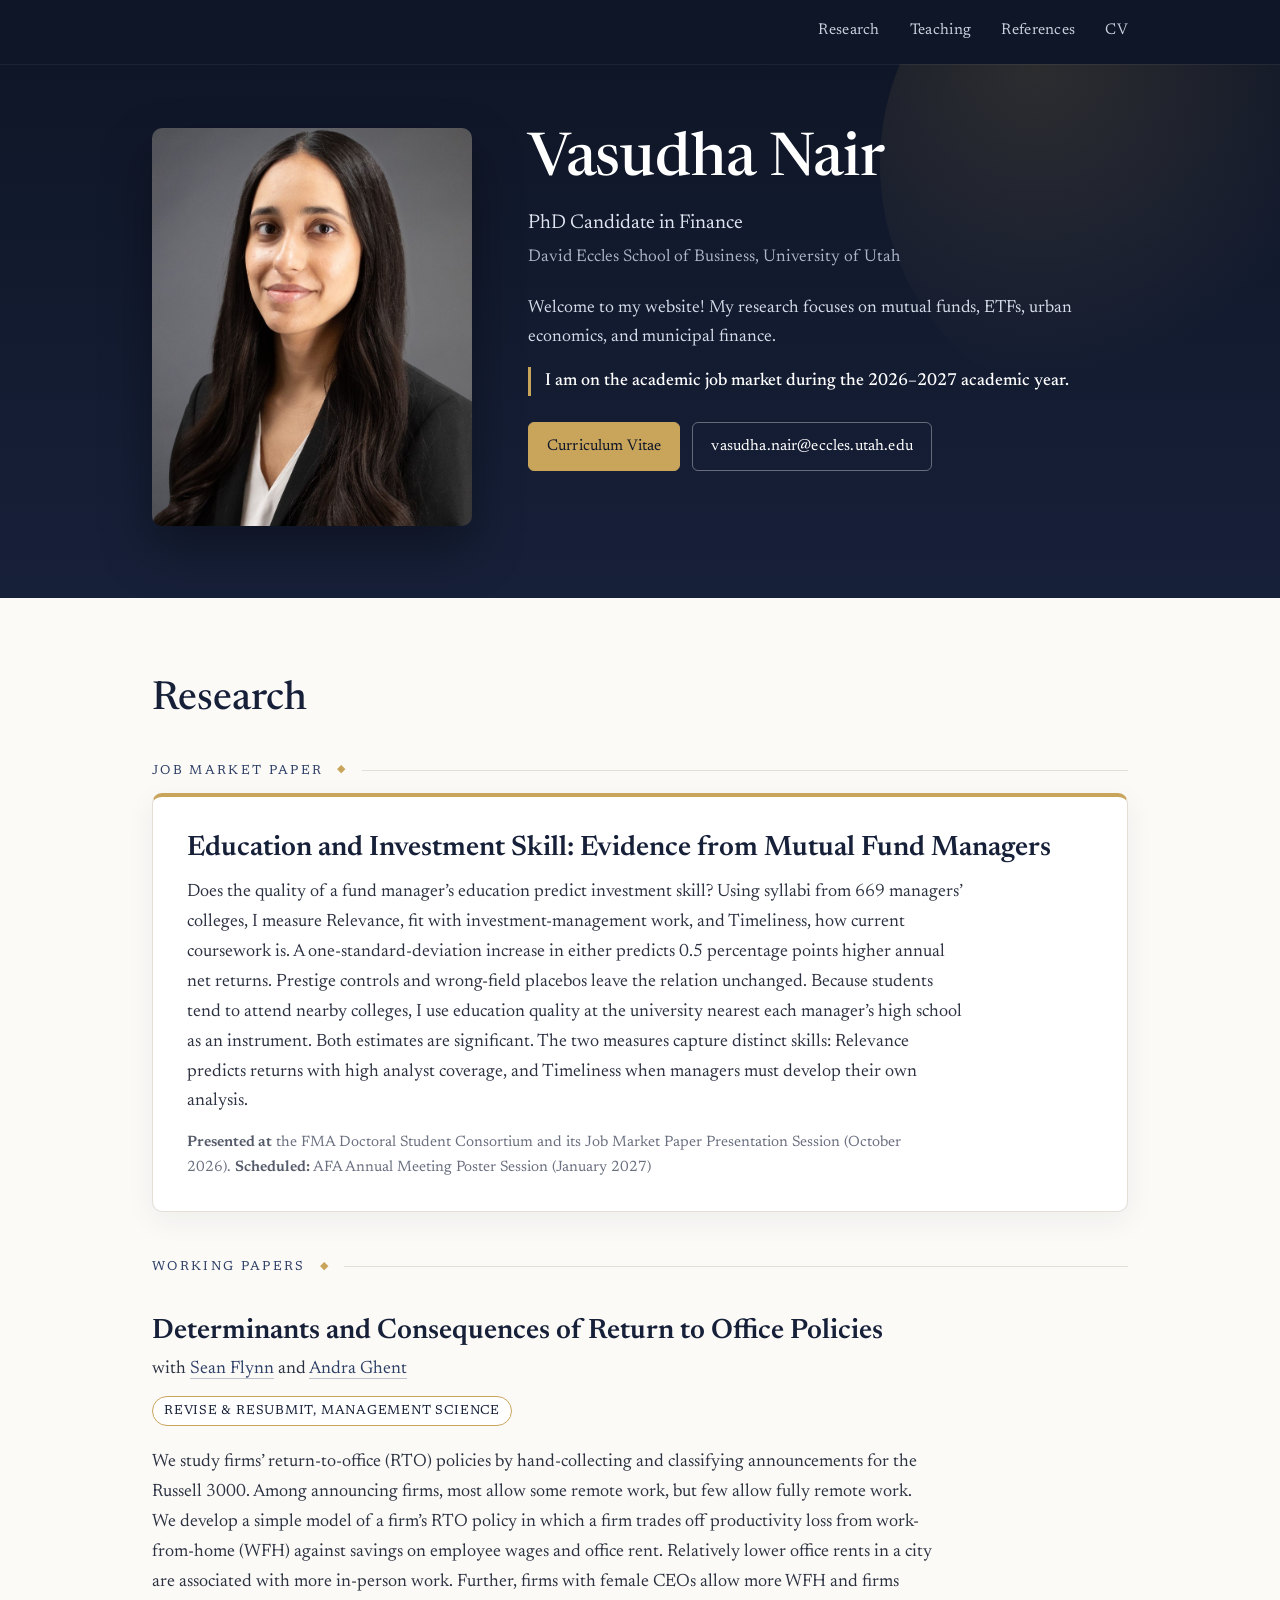
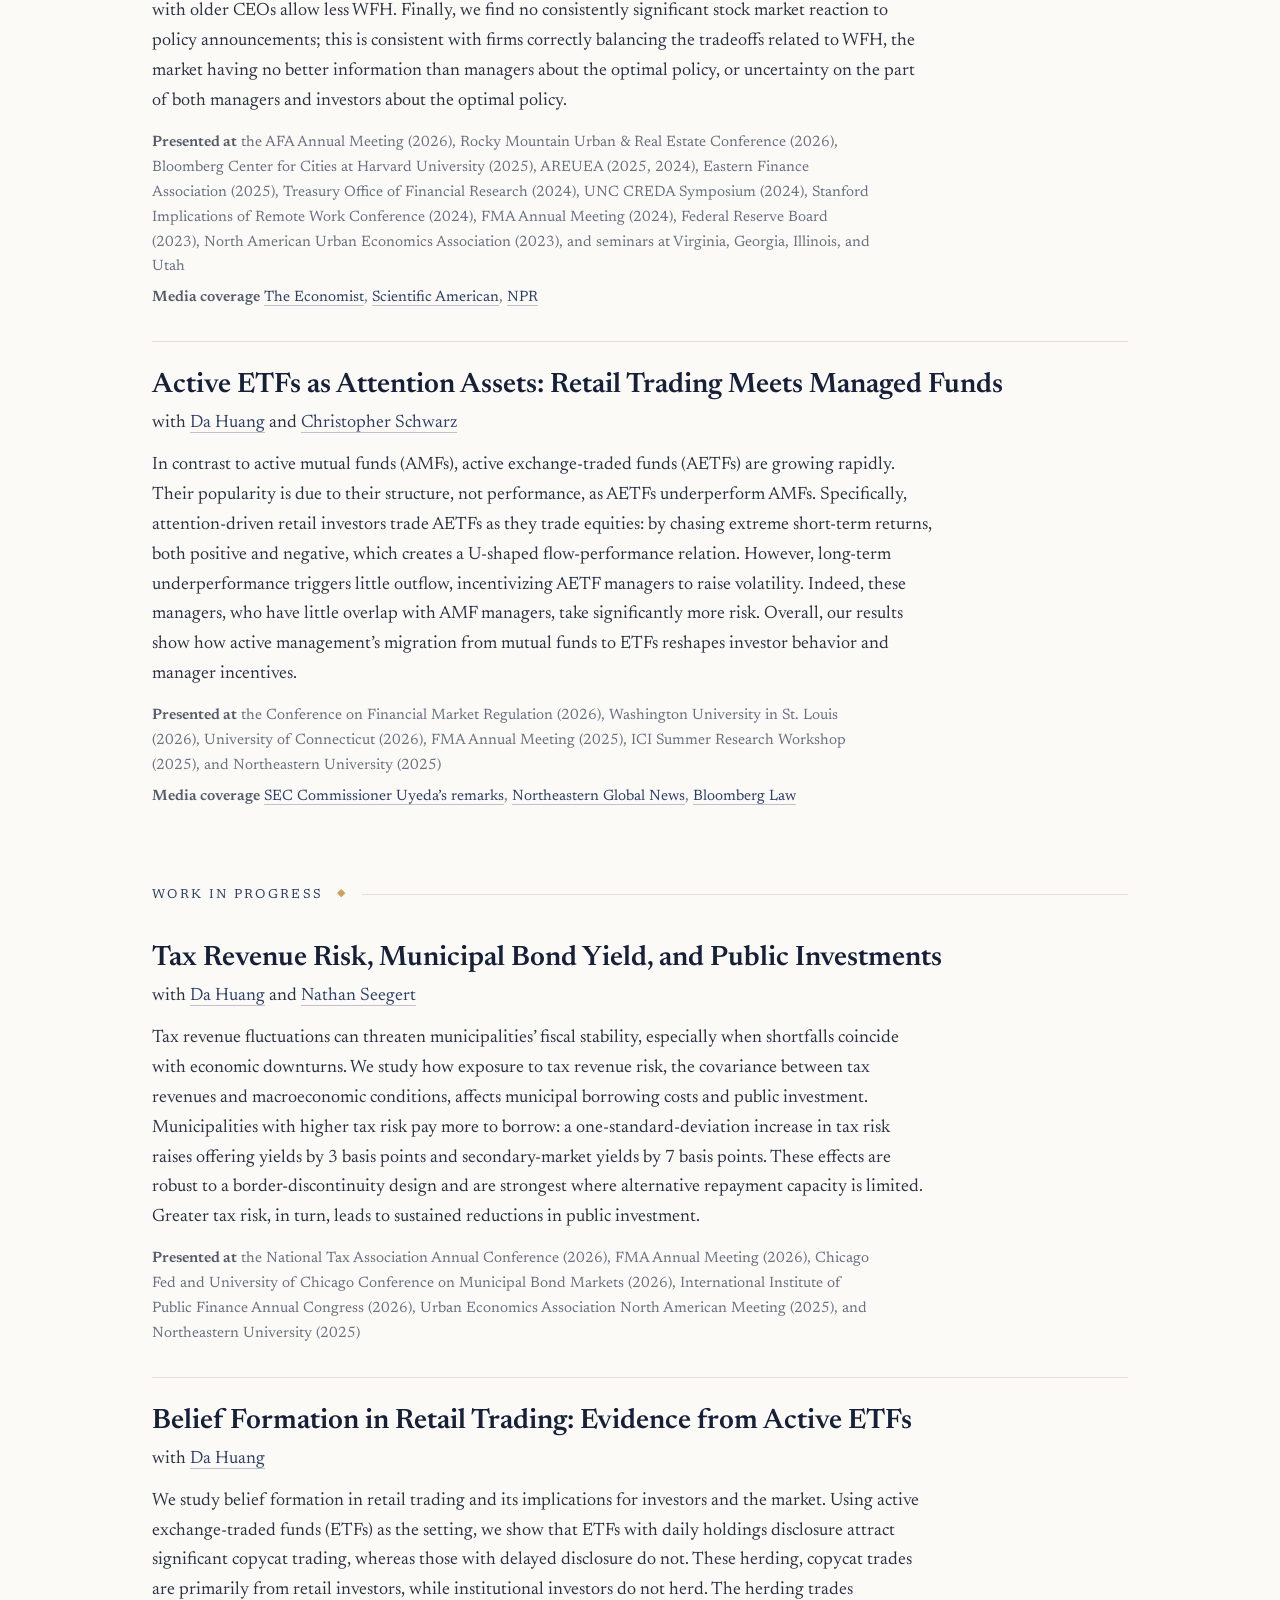
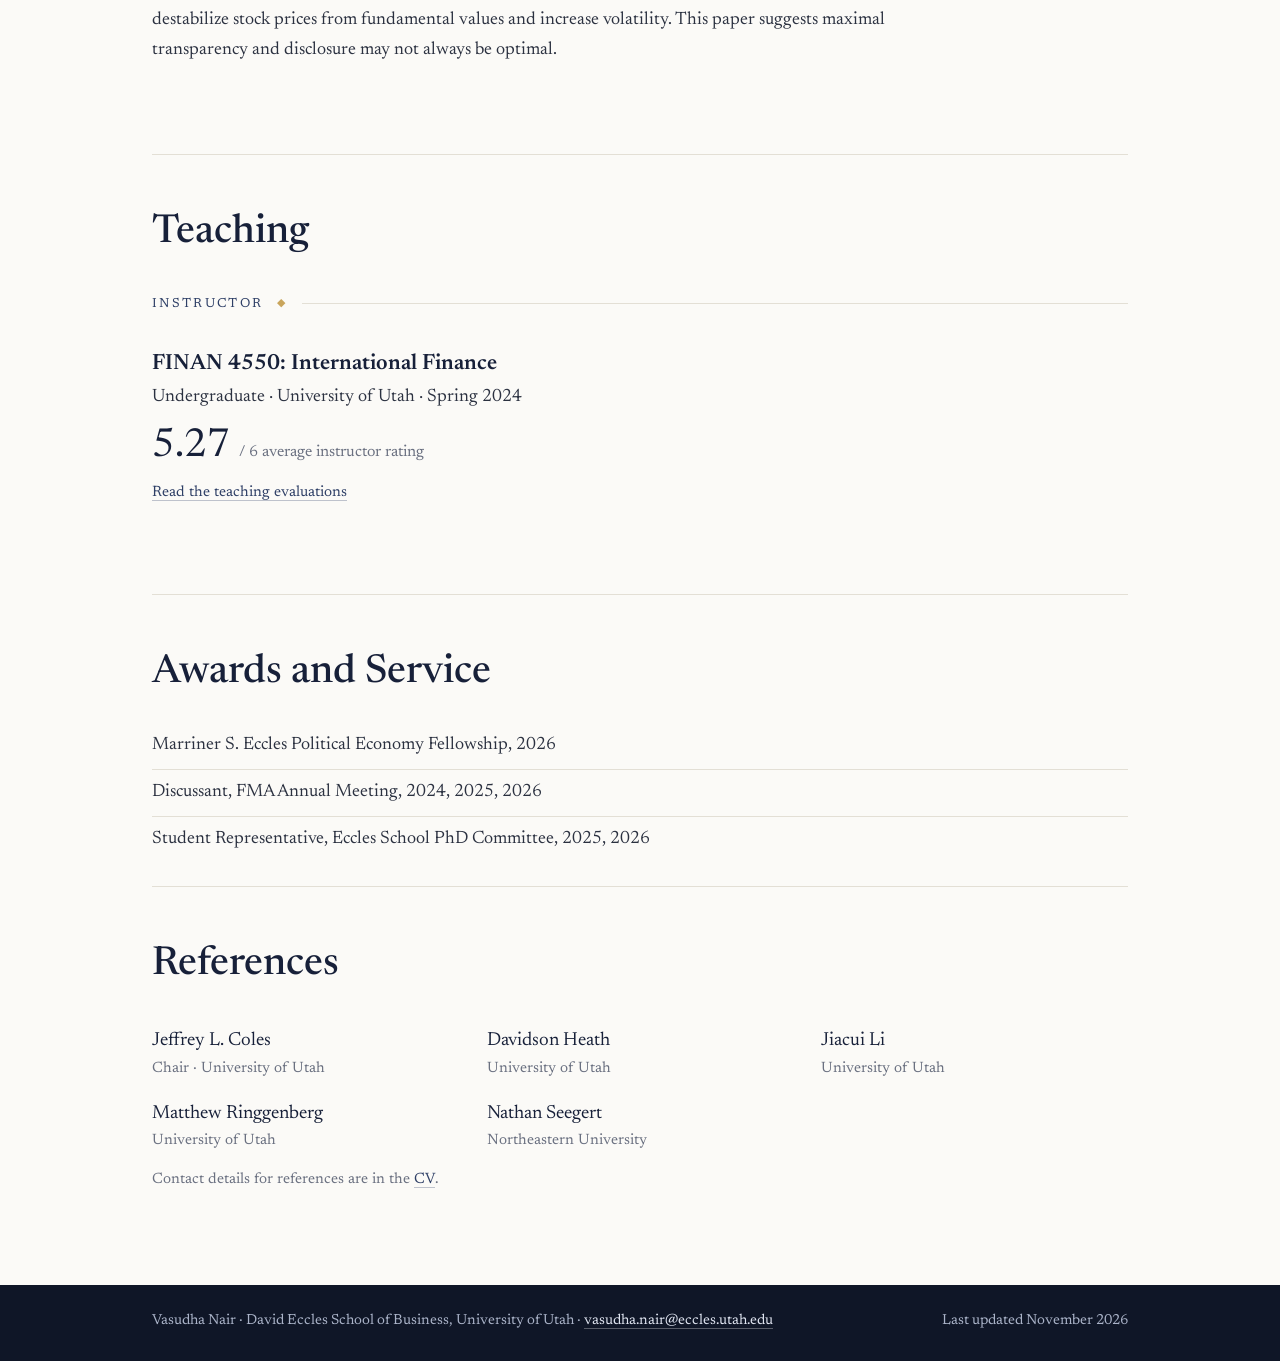
==== commit db820d69: "AETF paper: UConn presentation is 2026 Co-Authored-By: Claude Opus 5.5 <noreply@anthropic.com>" ====
--- a/index.html
+++ b/index.html
@@ -49,7 +49,7 @@
       <h2>Active ETFs as Attention Assets: Retail Trading Meets Managed Funds</h2>
       <p class="with">with <a href="https://dahuang-finance.github.io/">Da Huang</a> and <a href="https://merage.uci.edu/research-faculty/faculty-directory/Christopher-Schwarz.html">Christopher Schwarz</a></p>
       <p class="abstract">In contrast to active mutual funds (AMFs), active exchange-traded funds (AETFs) are growing rapidly. Their popularity is due to their structure, not performance, as AETFs underperform AMFs. Specifically, attention-driven retail investors trade AETFs as they trade equities: by chasing extreme short-term returns, both positive and negative, which creates a U-shaped flow-performance relation. However, long-term underperformance triggers little outflow, incentivizing AETF managers to raise volatility. Indeed, these managers, who have little overlap with AMF managers, take significantly more risk. Overall, our results show how active management&rsquo;s migration from mutual funds to ETFs reshapes investor behavior and manager incentives.</p>
-      <p class="pres"><b>Presented at</b> the Conference on Financial Market Regulation (2026), Washington University in St. Louis (2026), FMA Annual Meeting (2025), ICI Summer Research Workshop (2025), Northeastern University (2025), and University of Connecticut</p>
+      <p class="pres"><b>Presented at</b> the Conference on Financial Market Regulation (2026), Washington University in St. Louis (2026), University of Connecticut (2026), FMA Annual Meeting (2025), ICI Summer Research Workshop (2025), and Northeastern University (2025)</p>
       <p class="pres"><b>Media coverage</b> <a href="https://www.sec.gov/newsroom/speeches-statements/uyeda-remarks-conference-financial-market-regulation-050726#_ftn7:~:text=Da%20Huang,Managed%20Funds%20(Apr.%202026)">SEC Commissioner Uyeda&rsquo;s remarks</a>, <a href="https://news.northeastern.edu/2025/10/23/active-etf-performance-research/">Northeastern Global News</a>, <a href="https://news.bloomberglaw.com/business-and-practice/venezuela-linked-etf-application-poses-thorny-choice-for-sec/">Bloomberg Law</a></p>
     </article>
   </section>
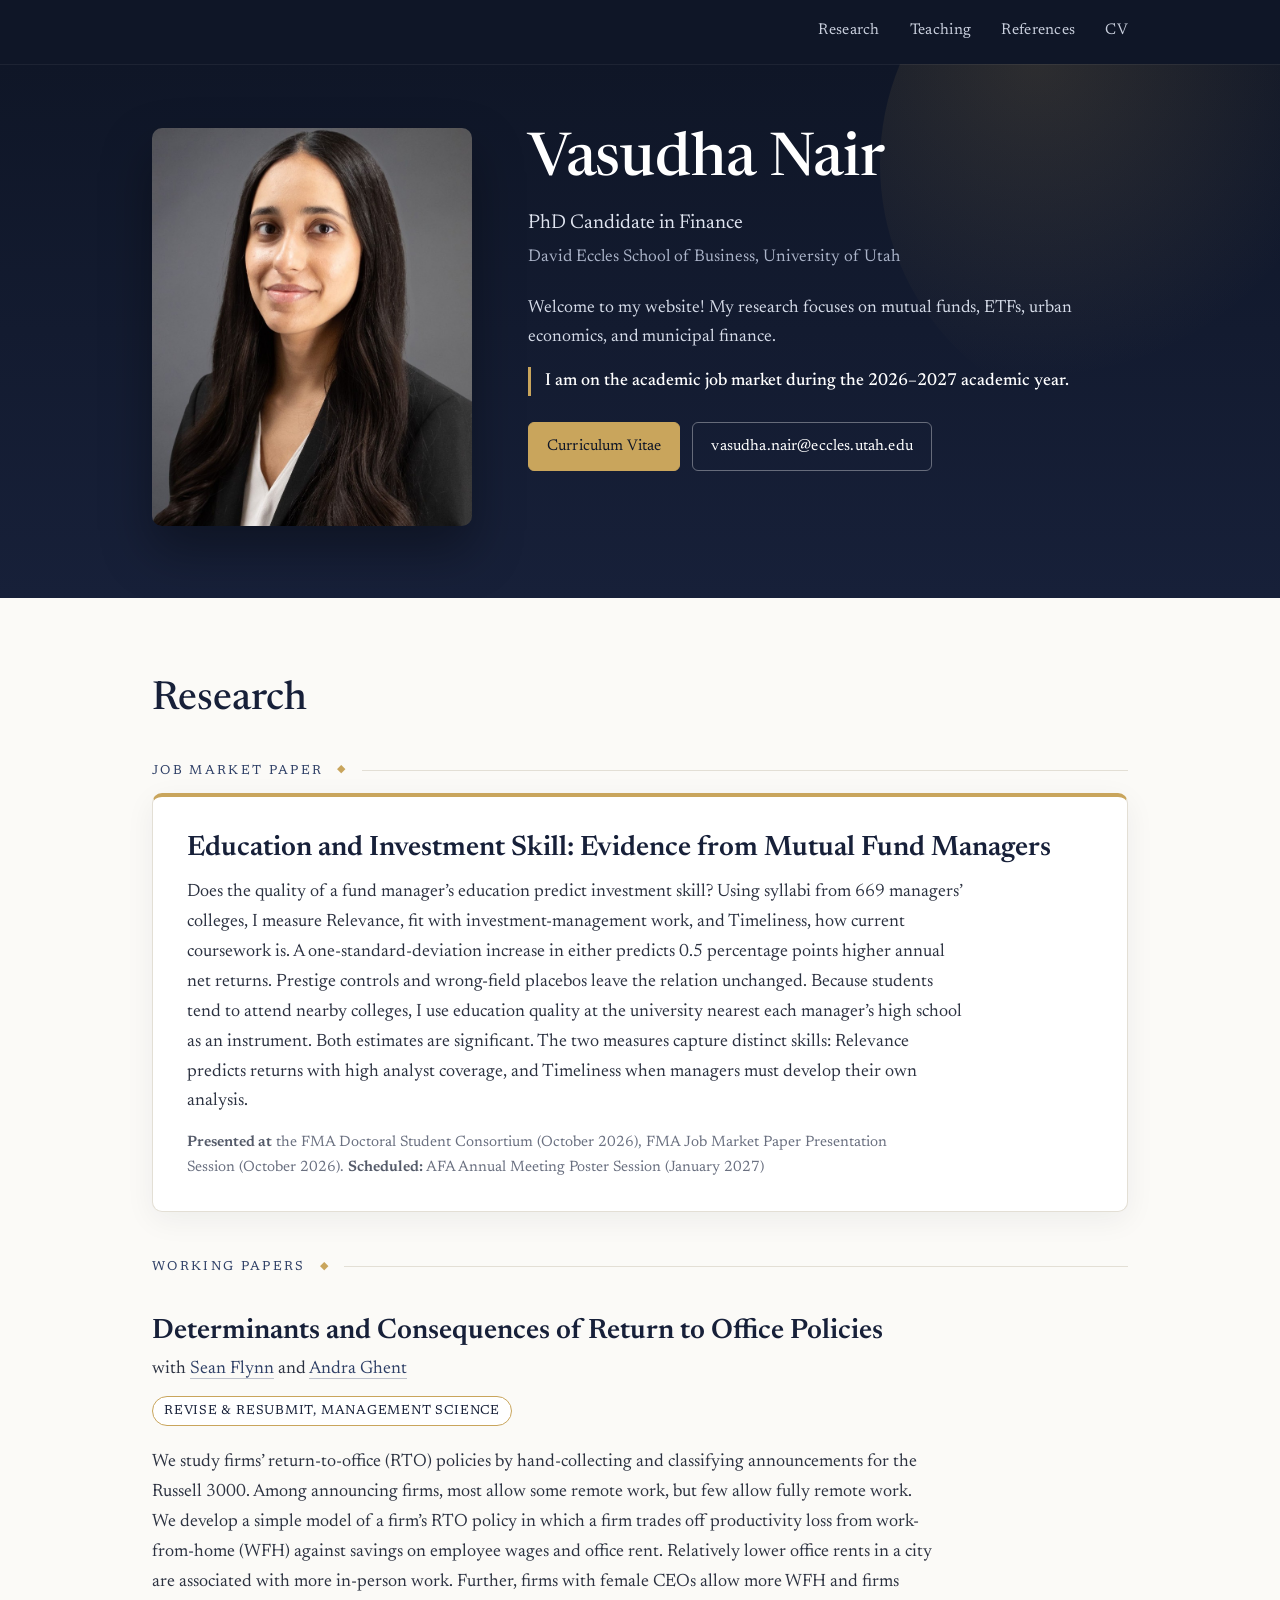
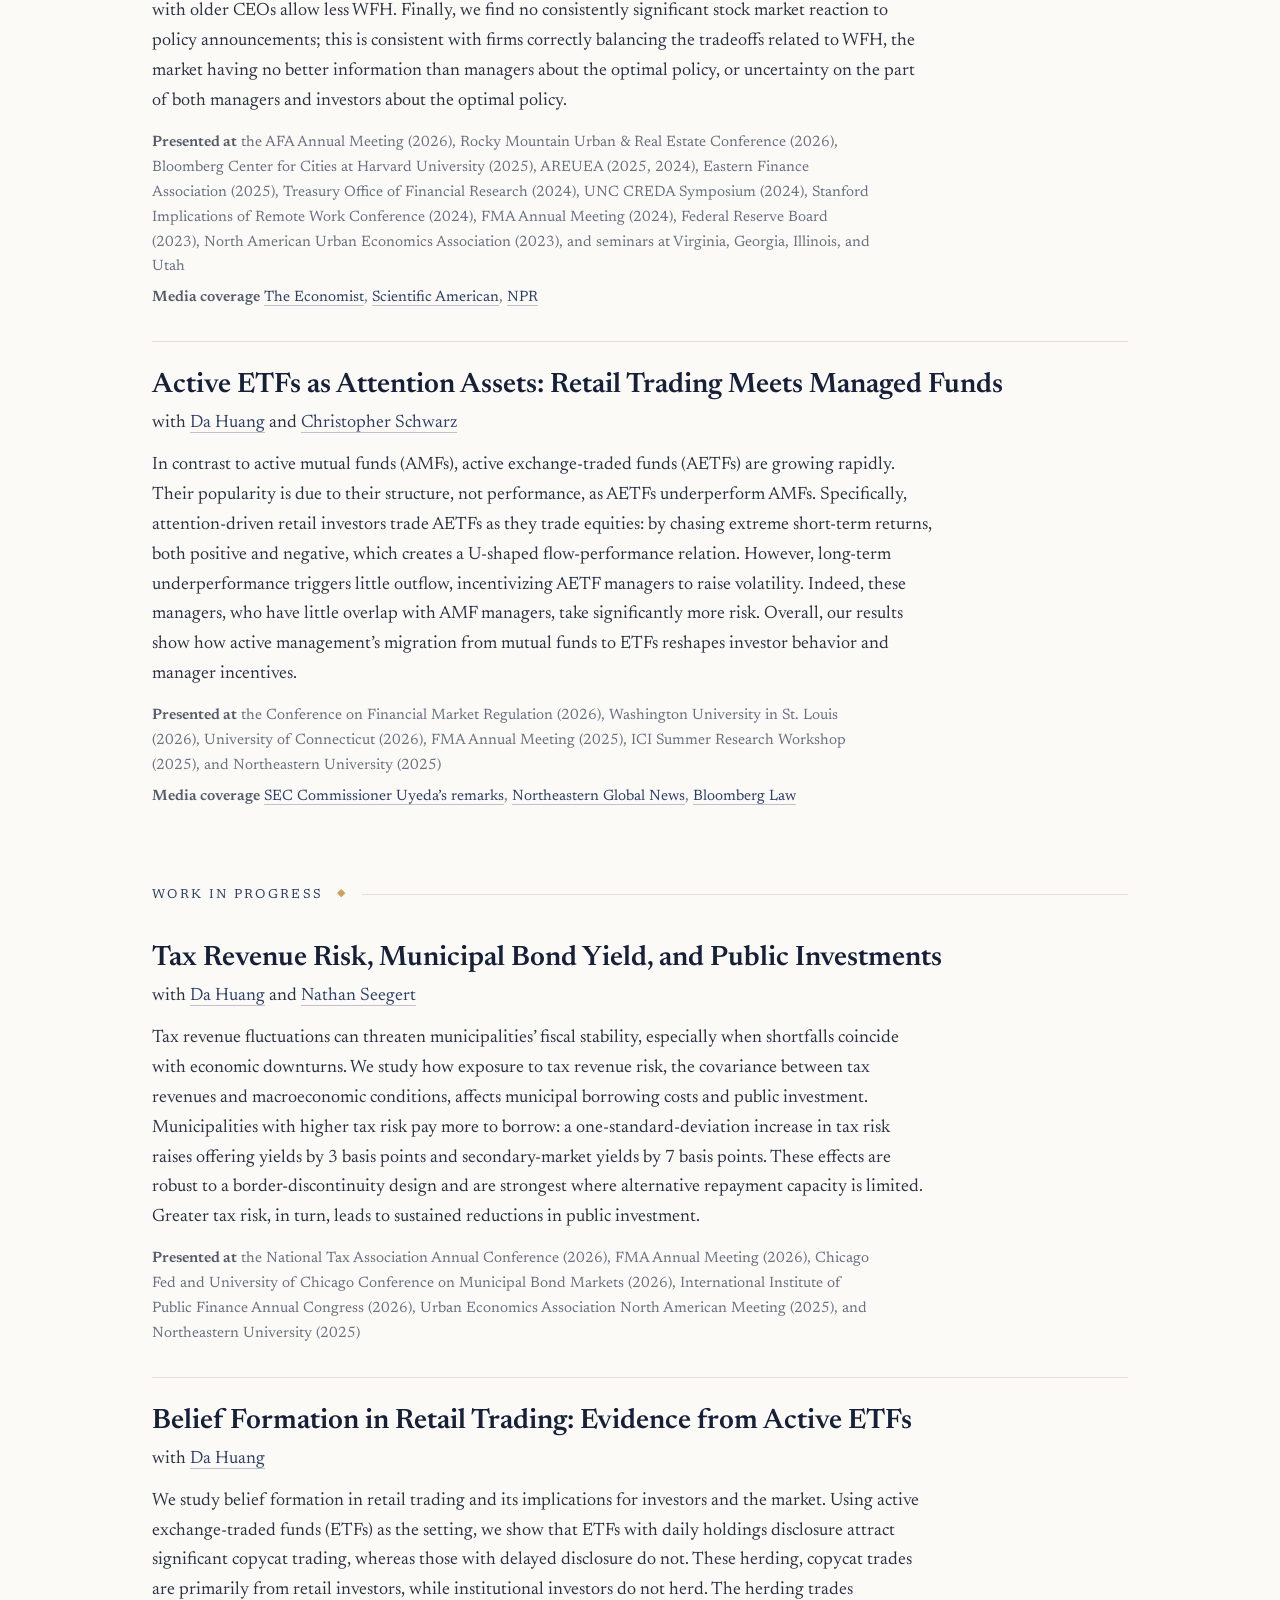
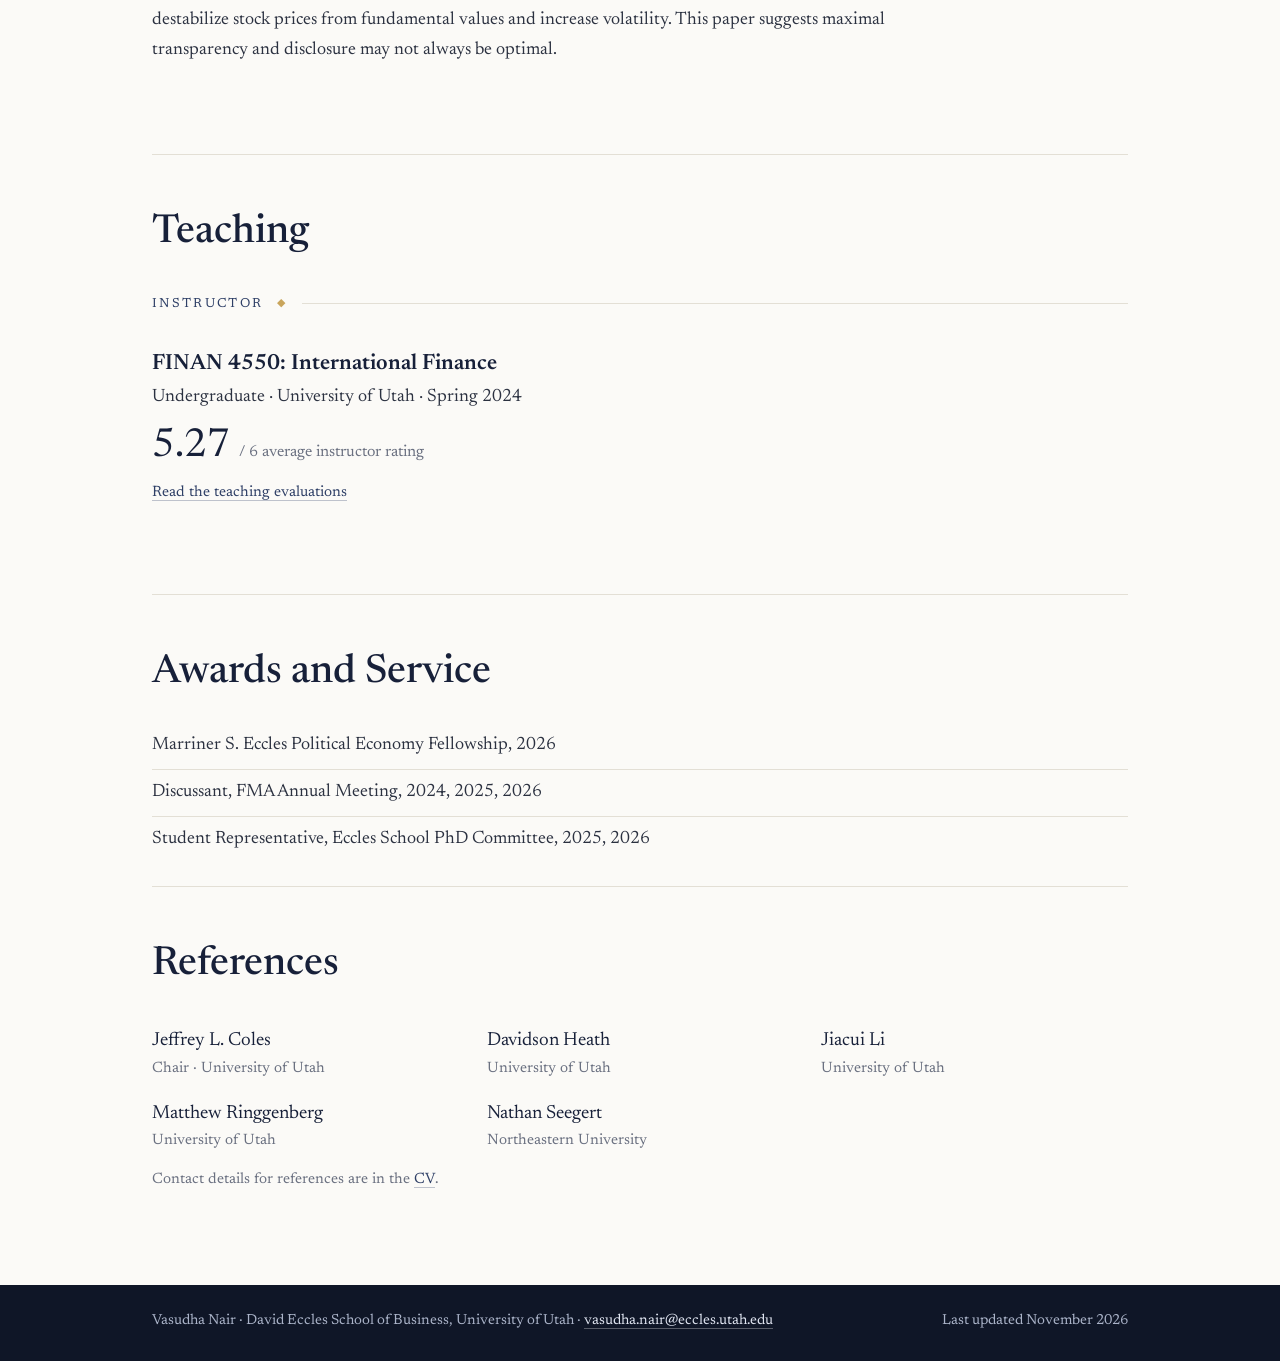
==== commit 7cbe07c8: "JMP: list FMA Doctoral Consortium and JMP Presentation Session separately Co-Authored-By: Claude Opu" ====
--- a/index.html
+++ b/index.html
@@ -30,7 +30,7 @@
     <article class="entry jmp" id="jmp">
       <h2>Education and Investment Skill: Evidence from Mutual Fund Managers</h2>
       <p class="abstract">Does the quality of a fund manager&rsquo;s education predict investment skill? Using syllabi from 669 managers&rsquo; colleges, I measure Relevance, fit with investment-management work, and Timeliness, how current coursework is. A one-standard-deviation increase in either predicts 0.5 percentage points higher annual net returns. Prestige controls and wrong-field placebos leave the relation unchanged. Because students tend to attend nearby colleges, I use education quality at the university nearest each manager&rsquo;s high school as an instrument. Both estimates are significant. The two measures capture distinct skills: Relevance predicts returns with high analyst coverage, and Timeliness when managers must develop their own analysis.</p>
-      <p class="pres"><b>Presented at</b> the FMA Doctoral Student Consortium and its Job Market Paper Presentation Session (October 2026). <b>Scheduled:</b> AFA Annual Meeting Poster Session (January 2027)</p>
+      <p class="pres"><b>Presented at</b> the FMA Doctoral Student Consortium (October 2026), FMA Job Market Paper Presentation Session (October 2026). <b>Scheduled:</b> AFA Annual Meeting Poster Session (January 2027)</p>
     </article>
   </section>
 
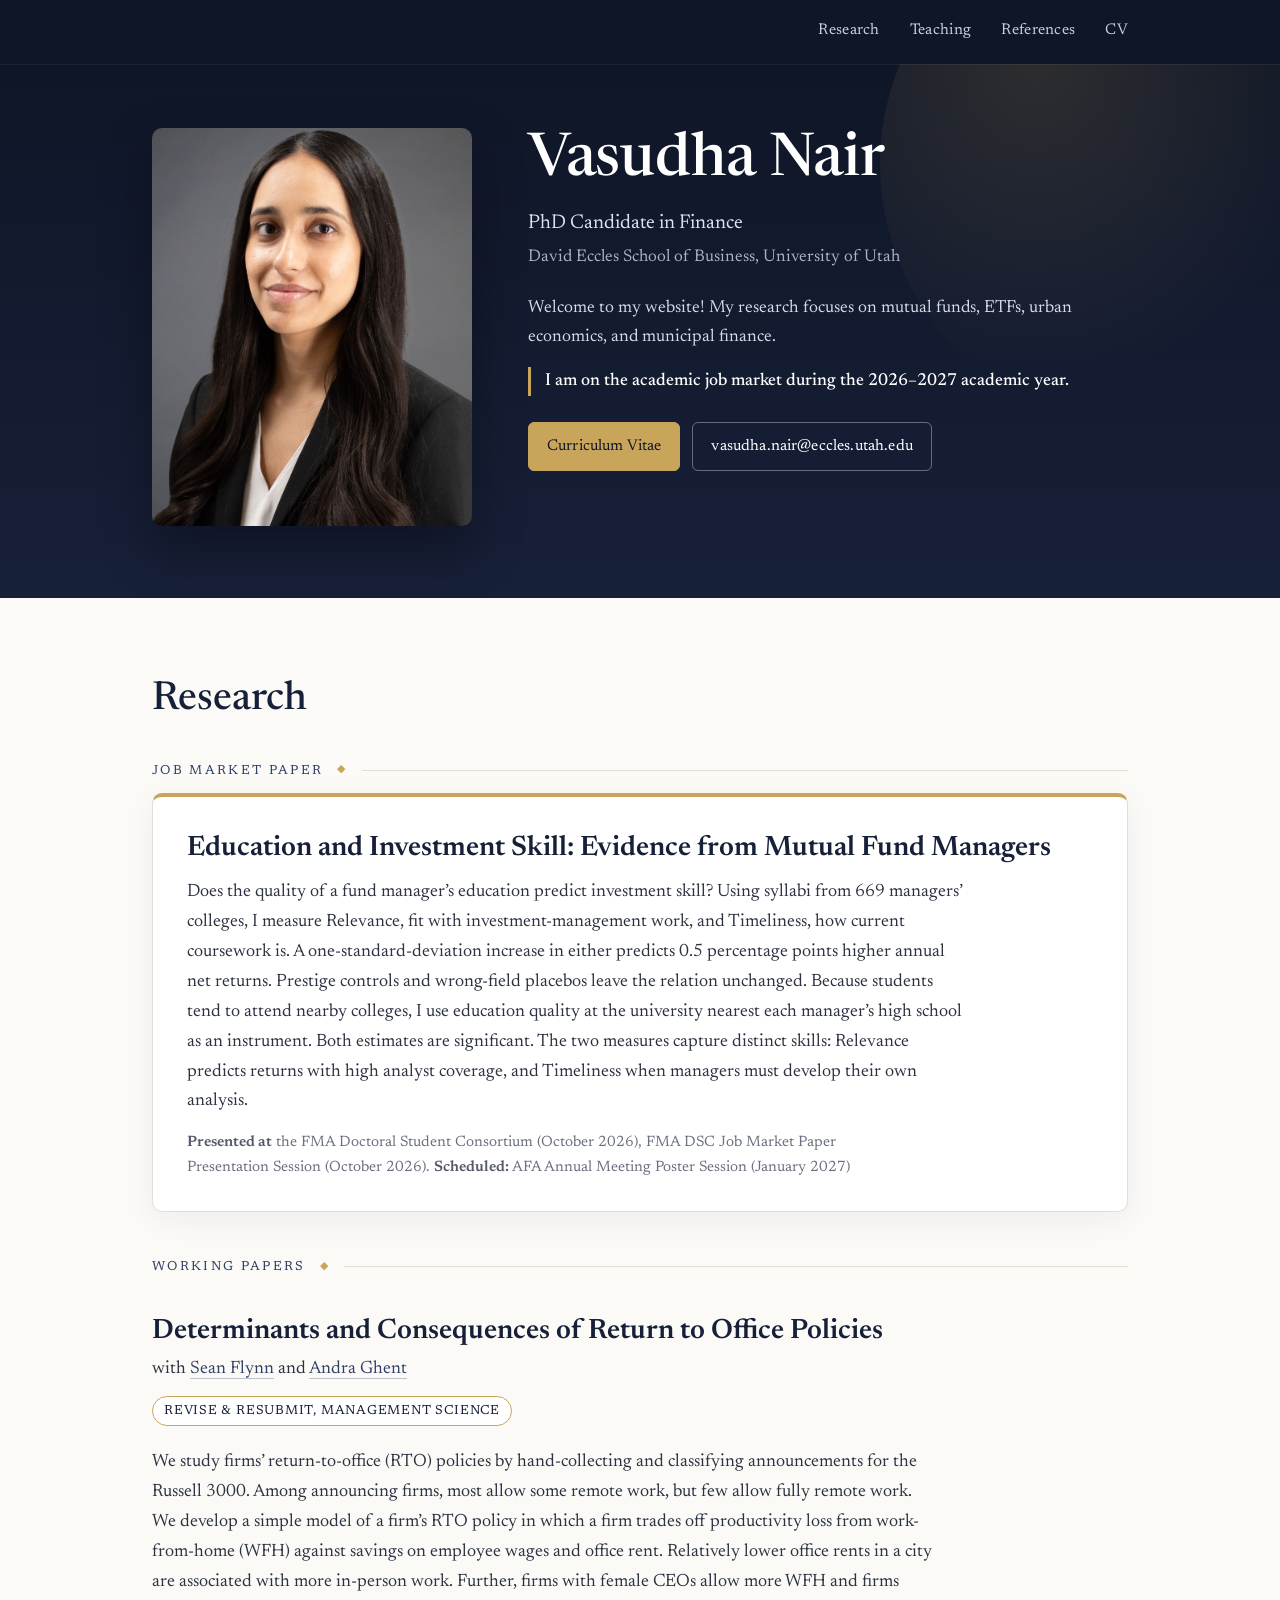
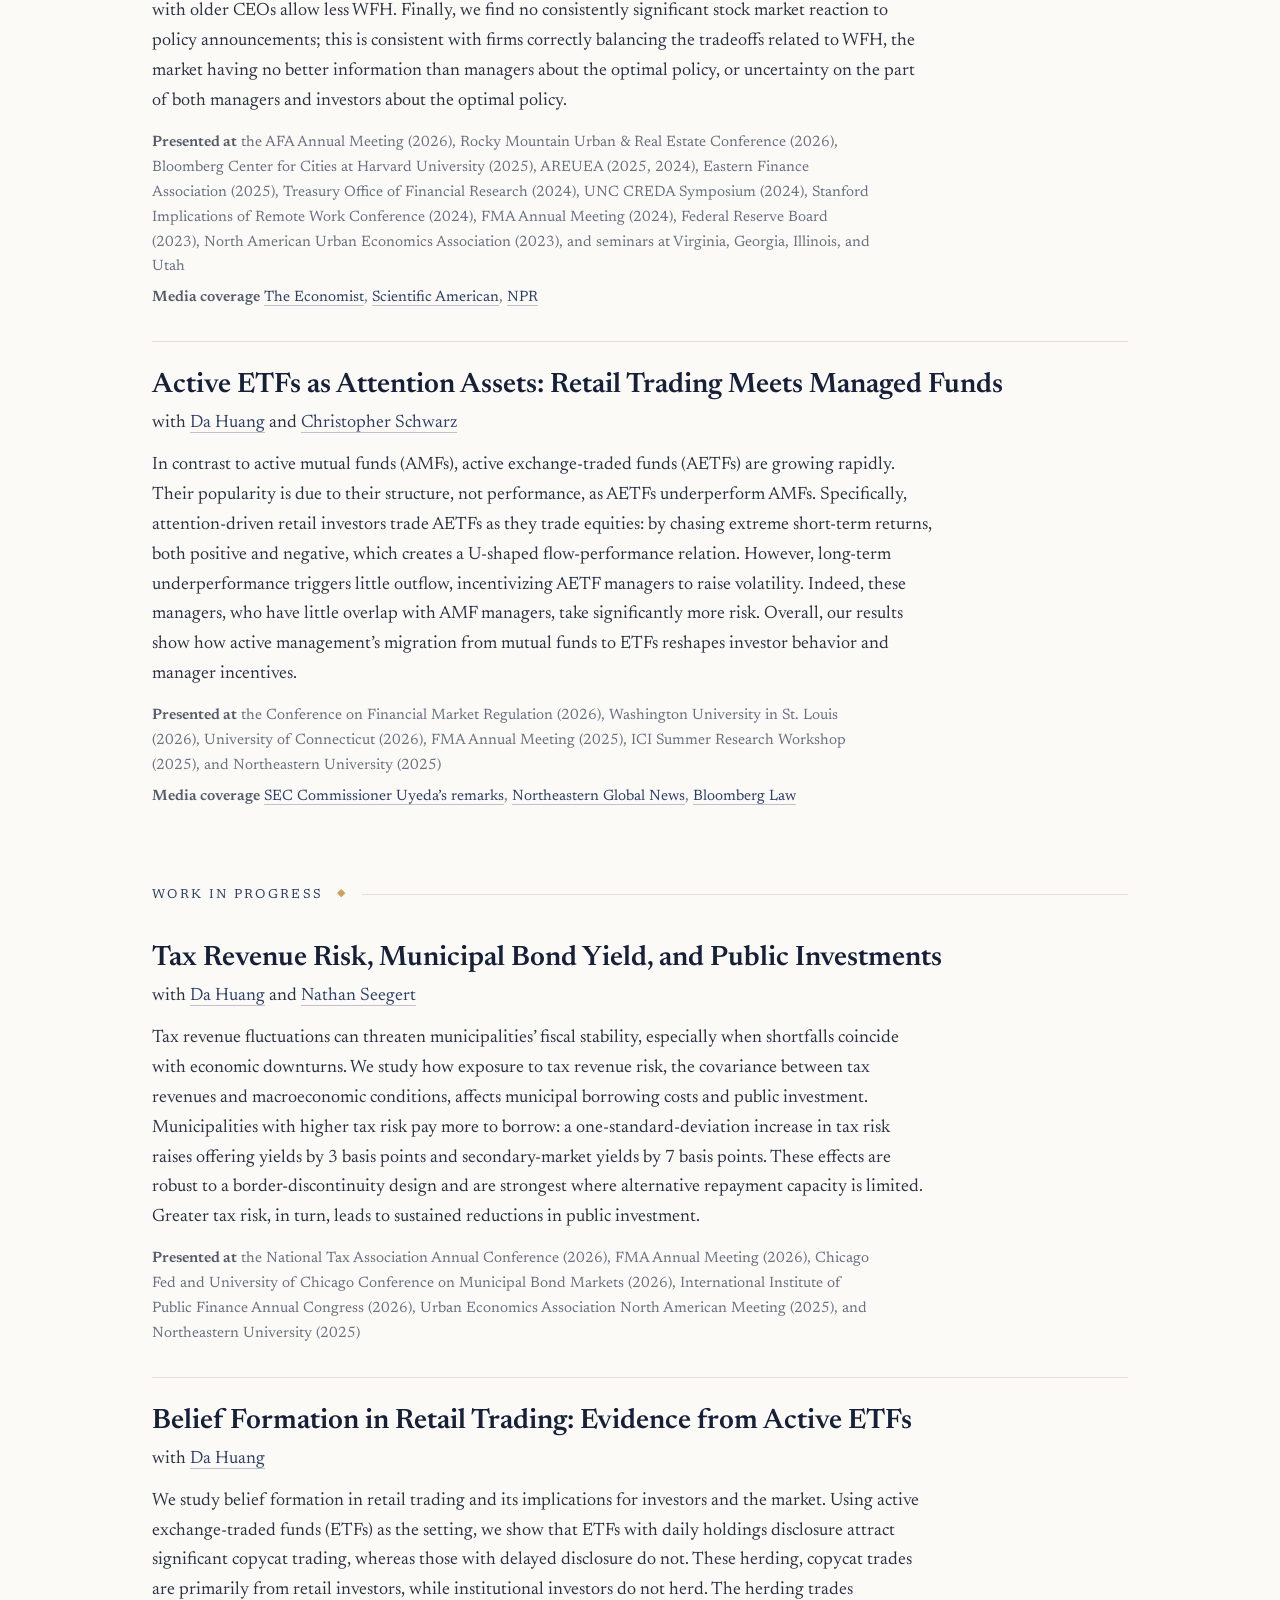
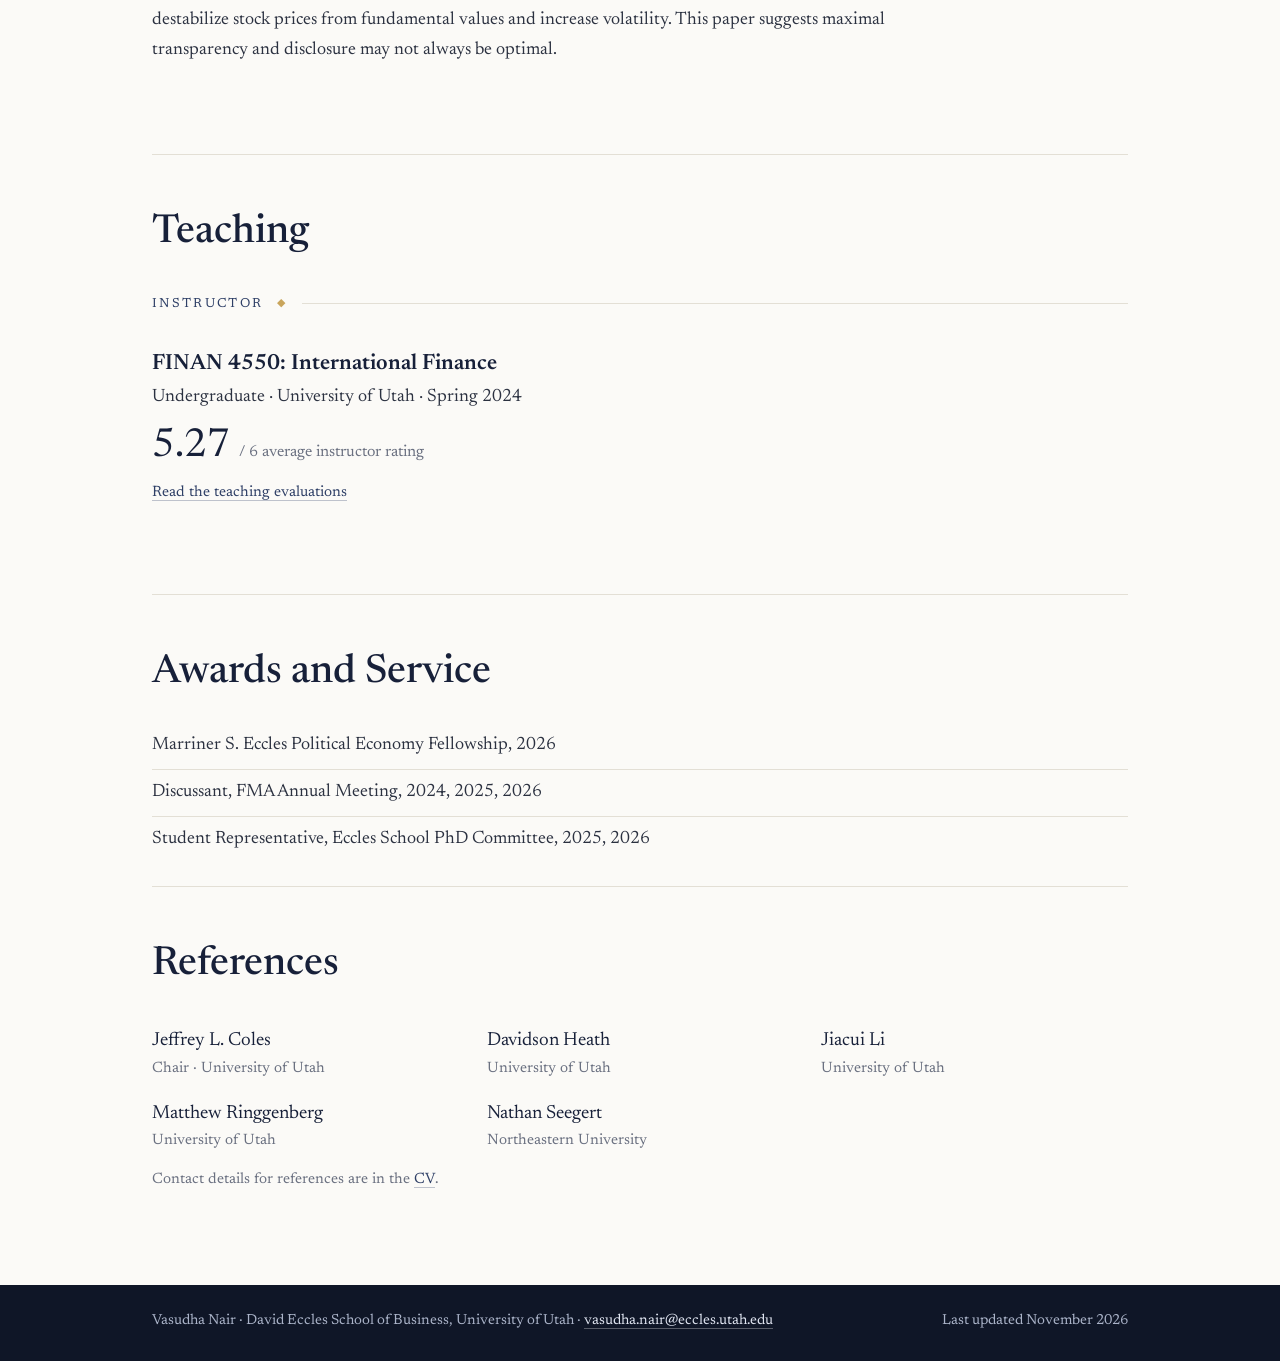
==== commit e4902b7e: "JMP: FMA DSC Job Market Paper Presentation Session Co-Authored-By: Claude Opus 5.5 <noreply@anthropi" ====
--- a/index.html
+++ b/index.html
@@ -30,7 +30,7 @@
     <article class="entry jmp" id="jmp">
       <h2>Education and Investment Skill: Evidence from Mutual Fund Managers</h2>
       <p class="abstract">Does the quality of a fund manager&rsquo;s education predict investment skill? Using syllabi from 669 managers&rsquo; colleges, I measure Relevance, fit with investment-management work, and Timeliness, how current coursework is. A one-standard-deviation increase in either predicts 0.5 percentage points higher annual net returns. Prestige controls and wrong-field placebos leave the relation unchanged. Because students tend to attend nearby colleges, I use education quality at the university nearest each manager&rsquo;s high school as an instrument. Both estimates are significant. The two measures capture distinct skills: Relevance predicts returns with high analyst coverage, and Timeliness when managers must develop their own analysis.</p>
-      <p class="pres"><b>Presented at</b> the FMA Doctoral Student Consortium (October 2026), FMA Job Market Paper Presentation Session (October 2026). <b>Scheduled:</b> AFA Annual Meeting Poster Session (January 2027)</p>
+      <p class="pres"><b>Presented at</b> the FMA Doctoral Student Consortium (October 2026), FMA DSC Job Market Paper Presentation Session (October 2026). <b>Scheduled:</b> AFA Annual Meeting Poster Session (January 2027)</p>
     </article>
   </section>
 
